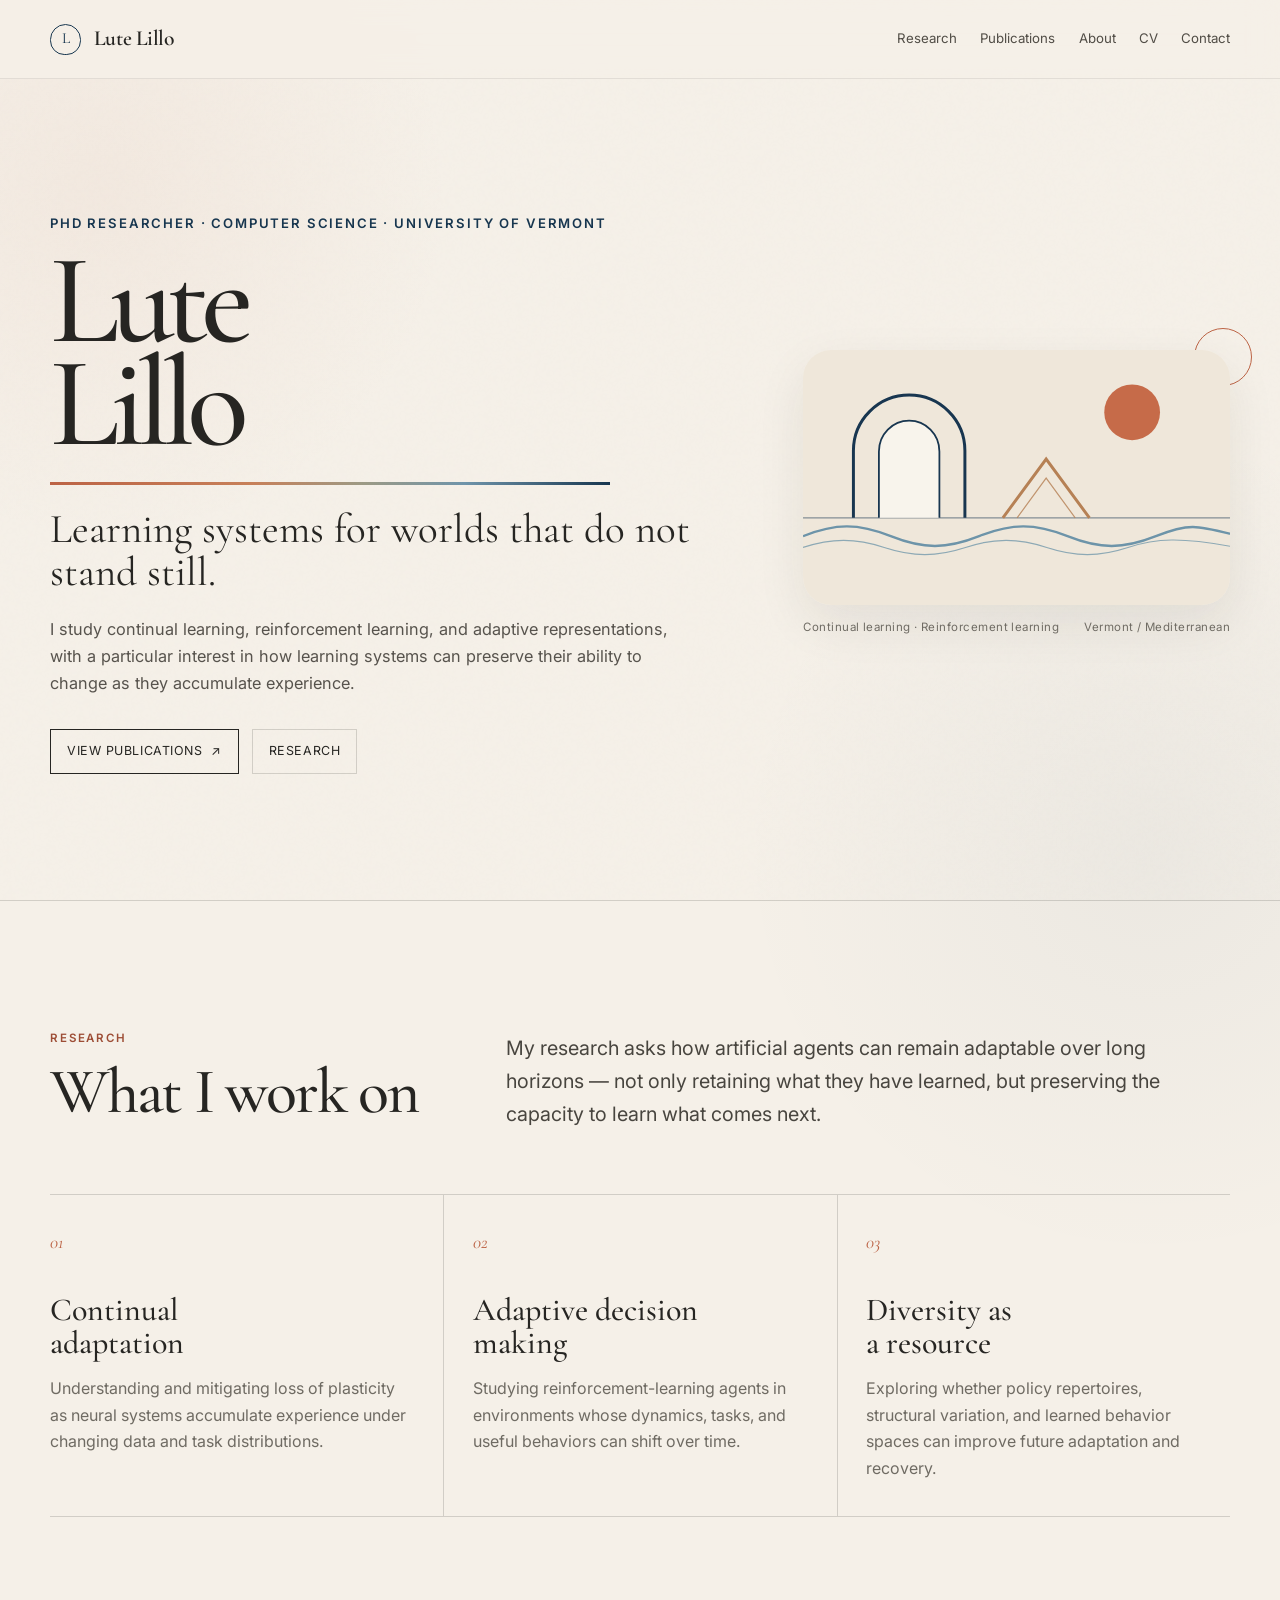
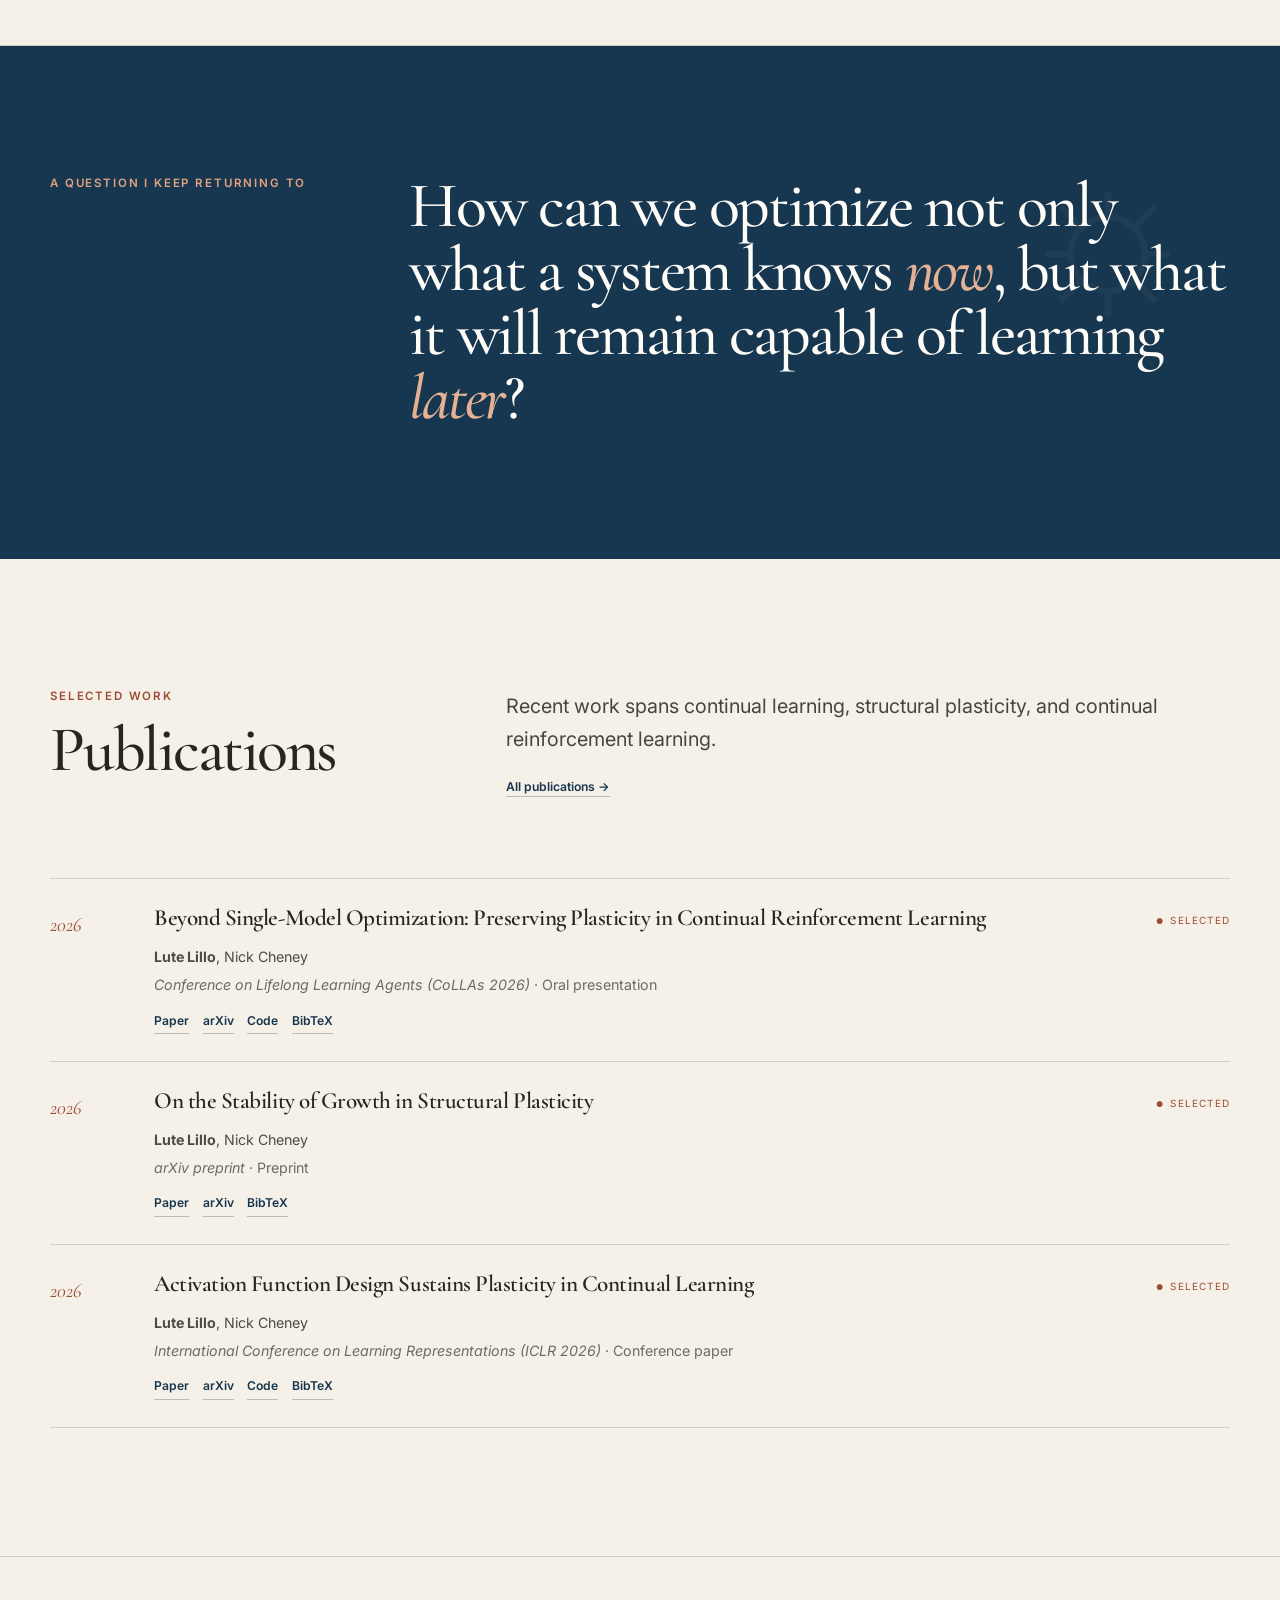
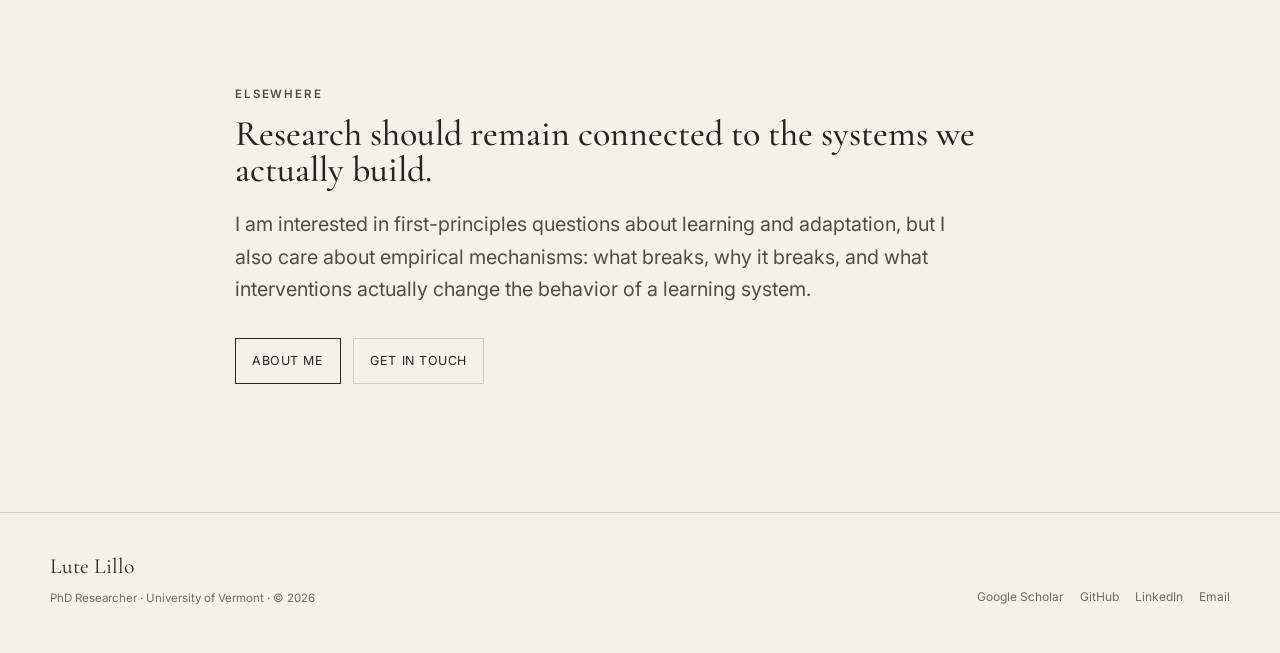
==== index.html @ 5feb5bdc "All" ====
<!doctype html>
<html lang="en">
<head>
  <meta charset="utf-8">
  <meta name="viewport" content="width=device-width, initial-scale=1">
  <meta name="description" content="Lute Lillo — PhD researcher in computer science working on continual learning, reinforcement learning, structural plasticity, and adaptive intelligence.">
  <title>Lute Lillo — Researcher</title>
  <link rel="icon" href="assets/img/favicon.svg" type="image/svg+xml">
  <link rel="stylesheet" href="assets/css/style.css">
</head>
<body data-page="home">
<header class="site-header">
  <div class="container header-inner">
    <a class="brand" href="index.html" aria-label="Lute Lillo home"><span class="brand-mark">L</span><span class="brand-text">Lute Lillo</span></a>
    <button class="nav-toggle" aria-label="Toggle navigation" aria-expanded="false"><span></span><span></span></button>
    <nav class="site-nav" aria-label="Primary navigation">
      <a href="research.html" data-nav="research">Research</a>
      <a href="publications.html" data-nav="publications">Publications</a>
      <a href="about.html" data-nav="about">About</a>
      <a href="cv.html" data-nav="cv">CV</a>
      <a href="contact.html" data-nav="contact">Contact</a>
    </nav>
  </div>
</header>

<main>
  <section class="hero">
    <div class="container hero-grid">
      <div>
        <p class="hero-role">PhD Researcher · Computer Science · University of Vermont</p>
        <h1>Lute<br>Lillo</h1>
        <div class="hero-rule" aria-hidden="true"></div>
        <p class="hero-tagline">Learning systems for worlds that do not stand still.</p>
        <p class="hero-copy">I study continual learning, reinforcement learning, and adaptive representations, with a particular interest in how learning systems can preserve their ability to change as they accumulate experience.</p>
        <div class="hero-actions">
          <a class="button" href="publications.html">View publications <span>↗</span></a>
          <a class="button button--quiet" href="research.html">Research</a>
        </div>
      </div>
      <div class="hero-art reveal">
        <img src="assets/img/mediterranean-mark.svg" alt="Abstract Mediterranean horizon with arch, sun, mountain, and sea">
        <div class="hero-art-note"><span>Continual learning · Reinforcement learning</span><span>Vermont / Mediterranean</span></div>
      </div>
    </div>
  </section>

  <section class="section">
    <div class="container">
      <div class="section-heading reveal">
        <div><p class="eyebrow">Research</p><h2 class="section-title">What I work on</h2></div>
        <p class="lead">My research asks how artificial agents can remain adaptable over long horizons — not only retaining what they have learned, but preserving the capacity to learn what comes next.</p>
      </div>
      <div class="research-grid reveal">
        <article class="research-card"><span class="research-number">01</span><h3>Continual<br>adaptation</h3><p>Understanding and mitigating loss of plasticity as neural systems accumulate experience under changing data and task distributions.</p></article>
        <article class="research-card"><span class="research-number">02</span><h3>Adaptive decision<br>making</h3><p>Studying reinforcement-learning agents in environments whose dynamics, tasks, and useful behaviors can shift over time.</p></article>
        <article class="research-card"><span class="research-number">03</span><h3>Diversity as<br>a resource</h3><p>Exploring whether policy repertoires, structural variation, and learned behavior spaces can improve future adaptation and recovery.</p></article>
      </div>
    </div>
  </section>

  <section class="section question-band">
    <div class="container question-wrap reveal">
      <div><p class="eyebrow">A question I keep returning to</p></div>
      <p class="question-text">How can we optimize not only what a system knows <em>now</em>, but what it will remain capable of learning <em>later</em>?</p>
    </div>
  </section>

  <section class="section">
    <div class="container">
      <div class="section-heading reveal">
        <div><p class="eyebrow">Selected work</p><h2 class="section-title">Publications</h2></div>
        <div><p class="lead">Recent work spans continual learning, structural plasticity, and continual reinforcement learning.</p><p><a class="pub-link" href="publications.html">All publications →</a></p></div>
      </div>
      <div class="publications-list reveal" data-selected-publications></div>
    </div>
  </section>

  <section class="section">
    <div class="narrow prose reveal">
      <p class="eyebrow">Elsewhere</p>
      <h2>Research should remain connected to the systems we actually build.</h2>
      <p class="lead">I am interested in first-principles questions about learning and adaptation, but I also care about empirical mechanisms: what breaks, why it breaks, and what interventions actually change the behavior of a learning system.</p>
      <div class="hero-actions"><a class="button" href="about.html">About me</a><a class="button button--quiet" href="contact.html">Get in touch</a></div>
    </div>
  </section>
</main>

<footer class="footer">
  <div class="container footer-inner">
    <div><div class="footer-name">Lute Lillo</div><div class="footer-small">PhD Researcher · University of Vermont · © <span data-year-now></span></div></div>
    <div class="footer-links"><a href="https://scholar.google.com/citations?user=jO0CHngAAAAJ&hl=en" target="_blank" rel="noreferrer">Google Scholar</a><a href="https://github.com/lute47lillo" target="_blank" rel="noreferrer">GitHub</a><a href="https://www.linkedin.com/in/lute47lillo/" target="_blank" rel="noreferrer">LinkedIn</a><a href="mailto:elillopo@uvm.edu">Email</a></div>
  </div>
</footer>
<script src="assets/js/publications-data.js"></script>
<script src="assets/js/publications-render.js"></script>
<script src="assets/js/site.js"></script>
</body>
</html>
---- assets/css/style.css ----
@import url('https://fonts.googleapis.com/css2?family=Cormorant+Garamond:ital,wght@0,500;0,600;1,500&family=Inter:wght@400;500;600&display=swap');

:root {
  --paper: #f5f0e8;
  --paper-deep: #ede5d8;
  --ink: #262522;
  --muted: #6f6b63;
  --aegean: #17364f;
  --aegean-soft: #6f94aa;
  --terracotta: #bc6345;
  --terracotta-dark: #9d4d35;
  --olive: #6f795e;
  --sand: #b98d62;
  --white: #fffdf8;
  --line: rgba(38, 37, 34, .17);
  --shadow: 0 18px 50px rgba(43, 38, 31, .08);
  --serif: "Cormorant Garamond", Georgia, serif;
  --sans: "Inter", system-ui, -apple-system, BlinkMacSystemFont, "Segoe UI", sans-serif;
  --max: 1180px;
}

* { box-sizing: border-box; }
html { scroll-behavior: smooth; }
body {
  margin: 0;
  color: var(--ink);
  background:
    radial-gradient(circle at 8% 5%, rgba(188,99,69,.055), transparent 22rem),
    radial-gradient(circle at 90% 22%, rgba(23,54,79,.045), transparent 26rem),
    var(--paper);
  font-family: var(--sans);
  line-height: 1.65;
  -webkit-font-smoothing: antialiased;
}
body::before {
  content: "";
  position: fixed;
  inset: 0;
  pointer-events: none;
  opacity: .2;
  mix-blend-mode: multiply;
  background-image: url("data:image/svg+xml,%3Csvg viewBox='0 0 160 160' xmlns='http://www.w3.org/2000/svg'%3E%3Cfilter id='n'%3E%3CfeTurbulence type='fractalNoise' baseFrequency='.92' numOctaves='2' stitchTiles='stitch'/%3E%3C/filter%3E%3Crect width='100%25' height='100%25' filter='url(%23n)' opacity='.055'/%3E%3C/svg%3E");
}
a { color: inherit; }
img { max-width: 100%; display: block; }
button, input { font: inherit; }
::selection { background: rgba(188, 99, 69, .22); }

.container { width: min(calc(100% - 44px), var(--max)); margin-inline: auto; }
.narrow { width: min(calc(100% - 44px), 810px); margin-inline: auto; }
.eyebrow {
  margin: 0 0 .75rem;
  font-size: .72rem;
  font-weight: 600;
  letter-spacing: .16em;
  text-transform: uppercase;
  color: var(--terracotta-dark);
}
.display {
  font-family: var(--serif);
  font-weight: 500;
  letter-spacing: -.035em;
  line-height: .98;
}
.section-title {
  margin: 0;
  font-family: var(--serif);
  font-size: clamp(2.25rem, 5vw, 4.15rem);
  font-weight: 500;
  letter-spacing: -.035em;
  line-height: 1;
}
.lead { font-size: clamp(1.05rem, 2vw, 1.24rem); color: #48453f; max-width: 720px; }
.muted { color: var(--muted); }

.site-header {
  position: sticky;
  top: 0;
  z-index: 50;
  backdrop-filter: blur(14px);
  background: rgba(245,240,232,.88);
  border-bottom: 1px solid rgba(38,37,34,.09);
}
.header-inner {
  min-height: 78px;
  display: flex;
  align-items: center;
  justify-content: space-between;
  gap: 2rem;
}
.brand { text-decoration: none; display: inline-flex; align-items: center; gap: .8rem; }
.brand-mark {
  width: 31px;
  height: 31px;
  border: 1px solid var(--aegean);
  border-radius: 50% 50% 46% 46%;
  display: grid;
  place-items: center;
  font-family: var(--serif);
  color: var(--aegean);
  font-size: .96rem;
}
.brand-text { font-family: var(--serif); font-size: 1.35rem; font-weight: 600; letter-spacing: -.02em; }
.site-nav { display: flex; align-items: center; gap: 1.45rem; }
.site-nav a {
  position: relative;
  text-decoration: none;
  font-size: .83rem;
  color: #514d46;
  padding: .35rem 0;
}
.site-nav a::after {
  content: "";
  position: absolute;
  height: 1px;
  left: 0;
  right: 100%;
  bottom: 0;
  background: linear-gradient(90deg, var(--terracotta), var(--aegean));
  transition: right .25s ease;
}
.site-nav a:hover::after, .site-nav a.active::after { right: 0; }
.site-nav a.active { color: var(--ink); }
.nav-toggle { display: none; border: 0; background: transparent; padding: .35rem; cursor: pointer; }
.nav-toggle span { display: block; width: 23px; height: 1px; background: var(--ink); margin: 5px 0; }

.hero {
  min-height: calc(100vh - 78px);
  display: flex;
  align-items: center;
  padding: 5.5rem 0 5rem;
  border-bottom: 1px solid var(--line);
}
.hero-grid { display: grid; grid-template-columns: minmax(0, 1.12fr) minmax(310px, .72fr); gap: clamp(3rem, 7vw, 7.5rem); align-items: center; }
.hero h1 {
  margin: 0;
  font-family: var(--serif);
  font-weight: 500;
  font-size: clamp(4.4rem, 10vw, 8.6rem);
  letter-spacing: -.065em;
  line-height: .8;
}
.hero-rule {
  width: min(560px, 90%);
  height: 3px;
  margin: 1.7rem 0 1.45rem;
  background: linear-gradient(90deg, var(--terracotta) 0%, #c78059 36%, #9c9a85 56%, var(--aegean-soft) 74%, var(--aegean) 100%);
  transform-origin: left;
  animation: rule-in 1s .1s cubic-bezier(.2,.7,.2,1) both;
}
.hero-role { margin: 0 0 1rem; font-size: .82rem; text-transform: uppercase; letter-spacing: .14em; color: var(--aegean); font-weight: 600; }
.hero-tagline { margin: 0; font-family: var(--serif); font-size: clamp(1.75rem, 3.2vw, 2.85rem); line-height: 1.04; max-width: 760px; }
.hero-copy { margin: 1.4rem 0 0; max-width: 650px; color: #57534d; font-size: 1.02rem; }
.hero-actions { display: flex; flex-wrap: wrap; gap: .8rem; margin-top: 2rem; }
.button {
  display: inline-flex;
  align-items: center;
  gap: .55rem;
  border: 1px solid var(--ink);
  padding: .72rem 1rem;
  text-decoration: none;
  font-size: .78rem;
  letter-spacing: .045em;
  text-transform: uppercase;
  transition: transform .2s ease, background .2s ease, color .2s ease, border-color .2s ease;
}
.button:hover { transform: translateY(-2px); background: var(--aegean); color: var(--white); border-color: var(--aegean); }
.button--quiet { border-color: var(--line); }
.hero-art { position: relative; }
.hero-art img { width: 100%; border-radius: 28px; box-shadow: var(--shadow); }
.hero-art::before {
  content: "";
  position: absolute;
  width: 56px;
  height: 56px;
  border: 1px solid var(--terracotta);
  border-radius: 50%;
  right: -22px;
  top: -22px;
  z-index: -1;
}
.hero-art-note { display: flex; justify-content: space-between; gap: 1rem; margin-top: .8rem; color: var(--muted); font-size: .72rem; letter-spacing: .04em; }
@keyframes rule-in { from { transform: scaleX(0); opacity: .3; } to { transform: scaleX(1); opacity: 1; } }

.section { padding: clamp(5rem, 10vw, 8.5rem) 0; border-bottom: 1px solid var(--line); }
.section-heading { display: grid; grid-template-columns: .72fr 1.28fr; gap: 3rem; margin-bottom: 4rem; align-items: start; }
.section-heading .lead { margin: .2rem 0 0; }

.research-grid { display: grid; grid-template-columns: repeat(3, 1fr); border-top: 1px solid var(--line); border-bottom: 1px solid var(--line); }
.research-card { padding: 2rem 1.8rem 2.2rem 0; min-height: 260px; }
.research-card + .research-card { border-left: 1px solid var(--line); padding-left: 1.8rem; }
.research-number { font-family: var(--serif); font-style: italic; color: var(--terracotta); font-size: 1.15rem; }
.research-card h3 { font-family: var(--serif); font-size: 2rem; font-weight: 500; line-height: 1.04; margin: 2.2rem 0 1rem; }
.research-card p { color: var(--muted); margin: 0; }

.question-band { background: var(--aegean); color: var(--white); position: relative; overflow: hidden; }
.question-band::after { content: "☼"; position: absolute; right: 6vw; top: 1.2rem; font-family: var(--serif); font-size: 13rem; color: rgba(255,255,255,.035); }
.question-wrap { display: grid; grid-template-columns: .55fr 1.45fr; gap: 3rem; align-items: start; }
.question-wrap .eyebrow { color: #e2a281; }
.question-text { margin: 0; font-family: var(--serif); font-size: clamp(2.25rem, 5vw, 4.7rem); font-weight: 500; line-height: 1; letter-spacing: -.035em; max-width: 900px; }
.question-text em { color: #e4b194; font-weight: 500; }

.publications-list { border-top: 1px solid var(--line); }
.publication { display: grid; grid-template-columns: 92px 1fr; gap: 2rem; padding: 2.25rem 0; border-bottom: 1px solid var(--line); }
.pub-year { font-family: var(--serif); font-size: 1.25rem; color: var(--terracotta-dark); font-style: italic; padding-top: .15rem; }
.pub-heading-row { display: flex; gap: 1rem; align-items: flex-start; justify-content: space-between; }
.pub-title { font-family: var(--serif); font-weight: 600; font-size: clamp(1.5rem, 2.5vw, 2rem); line-height: 1.05; letter-spacing: -.02em; margin: 0 0 .65rem; }
.pub-authors, .pub-venue { margin: .25rem 0; font-size: .89rem; }
.pub-authors { color: #4f4b45; }
.pub-venue { color: var(--muted); }
.pub-summary { color: #5b5750; max-width: 830px; margin: 1rem 0 .85rem; font-size: .92rem; }
.selected-mark { flex: 0 0 auto; font-size: .62rem; text-transform: uppercase; letter-spacing: .12em; color: var(--terracotta-dark); padding-top: .35rem; }
.selected-mark::before { content: "●"; font-size: .5rem; margin-right: .4rem; }
.pub-actions { display: flex; flex-wrap: wrap; gap: .85rem; margin-top: .9rem; }
.pub-link { border: 0; background: none; padding: 0 0 .15rem; color: var(--aegean); text-decoration: none; font-size: .76rem; font-weight: 600; cursor: pointer; border-bottom: 1px solid rgba(23,54,79,.28); }
.pub-link:hover { border-bottom-color: var(--terracotta); color: var(--terracotta-dark); }
.tag-row { display: flex; flex-wrap: wrap; gap: .45rem; margin-top: 1rem; }
.tag { font-size: .67rem; color: var(--muted); border: 1px solid var(--line); padding: .2rem .45rem; }
.publication--compact { grid-template-columns: 72px 1fr; padding: 1.7rem 0; }
.publication--compact .pub-title { font-size: 1.45rem; }

.publication-tools { display: flex; justify-content: space-between; gap: 1rem; align-items: center; margin-bottom: 2rem; flex-wrap: wrap; }
.filter-row { display: flex; gap: .5rem; flex-wrap: wrap; }
.filter-button { border: 1px solid var(--line); background: transparent; color: var(--muted); padding: .55rem .75rem; cursor: pointer; font-size: .75rem; }
.filter-button:hover, .filter-button.active { background: var(--aegean); border-color: var(--aegean); color: var(--white); }
.pub-search { width: min(100%, 310px); border: 0; border-bottom: 1px solid var(--line); background: transparent; padding: .6rem 0; color: var(--ink); outline: none; }
.pub-search:focus { border-bottom-color: var(--aegean); }
.empty-state { color: var(--muted); font-style: italic; padding: 2rem 0; }

.page-hero { padding: clamp(5rem, 9vw, 8rem) 0 4rem; border-bottom: 1px solid var(--line); }
.page-hero-grid { display: grid; grid-template-columns: .7fr 1.3fr; gap: 4rem; align-items: end; }
.page-hero h1 { margin: 0; font-family: var(--serif); font-size: clamp(4rem, 9vw, 7rem); font-weight: 500; line-height: .82; letter-spacing: -.055em; }
.page-hero .lead { margin: 0; }
.gradient-rule { height: 2px; background: linear-gradient(90deg, var(--terracotta), var(--sand) 40%, var(--aegean-soft) 72%, var(--aegean)); margin-top: 2rem; }

.prose-grid { display: grid; grid-template-columns: .6fr 1.4fr; gap: 4rem; }
.prose-grid h2, .prose h2 { font-family: var(--serif); font-size: 2.25rem; font-weight: 500; line-height: 1; margin: 0 0 1rem; }
.prose p { color: #504d47; }
.prose p:first-child { margin-top: 0; }
.sticky-label { position: sticky; top: 110px; height: fit-content; }

.research-theme { display: grid; grid-template-columns: 90px 1fr; gap: 2rem; padding: 3rem 0; border-top: 1px solid var(--line); }
.research-theme:last-child { border-bottom: 1px solid var(--line); }
.research-theme .num { font-family: var(--serif); font-style: italic; color: var(--terracotta); font-size: 1.4rem; }
.research-theme h2 { font-family: var(--serif); font-size: clamp(2.3rem, 4vw, 3.6rem); font-weight: 500; letter-spacing: -.03em; line-height: .98; margin: 0 0 1rem; }
.research-theme p { max-width: 780px; color: #57534c; }
.keyword-line { color: var(--olive); font-size: .77rem; text-transform: uppercase; letter-spacing: .1em; }

.timeline { border-top: 1px solid var(--line); }
.timeline-item { display: grid; grid-template-columns: 160px 1fr; gap: 2rem; padding: 2rem 0; border-bottom: 1px solid var(--line); }
.timeline-date { color: var(--terracotta-dark); font-family: var(--serif); font-size: 1.15rem; font-style: italic; }
.timeline-item h3 { margin: 0 0 .35rem; font-family: var(--serif); font-size: 1.55rem; font-weight: 600; }
.timeline-item p { margin: .15rem 0; color: var(--muted); }

.about-layout { display: grid; grid-template-columns: .8fr 1.2fr; gap: clamp(3rem, 8vw, 7rem); align-items: start; }
.monogram-card { background: var(--paper-deep); min-height: 440px; display: grid; place-items: center; position: sticky; top: 110px; overflow: hidden; border: 1px solid rgba(38,37,34,.06); }
.monogram-card::before { content: ""; width: 210px; height: 210px; border-radius: 50%; border: 1px solid var(--aegean); position: absolute; }
.monogram-card::after { content: ""; width: 320px; height: 1px; background: linear-gradient(90deg,var(--terracotta),var(--aegean)); position: absolute; transform: rotate(-14deg); }
.monogram { font-family: var(--serif); font-size: 8rem; color: var(--aegean); letter-spacing: -.12em; z-index: 1; margin-left: -.45em; }
.about-copy h2 { font-family: var(--serif); font-size: 2.6rem; font-weight: 500; margin: 0 0 1rem; line-height: 1; }
.about-copy p { color: #514e48; }
.fact-list { margin-top: 2.3rem; border-top: 1px solid var(--line); }
.fact { display: grid; grid-template-columns: 120px 1fr; gap: 1rem; padding: 1rem 0; border-bottom: 1px solid var(--line); font-size: .86rem; }
.fact dt { color: var(--muted); }
.fact dd { margin: 0; }

.contact-grid { display: grid; grid-template-columns: 1fr 1fr; gap: 5rem; align-items: start; }
.contact-big { font-family: var(--serif); font-size: clamp(2.4rem, 5vw, 4.4rem); line-height: .98; margin: 0 0 2rem; }
.contact-list { border-top: 1px solid var(--line); }
.contact-row { display: grid; grid-template-columns: 100px 1fr auto; gap: 1rem; padding: 1.1rem 0; border-bottom: 1px solid var(--line); align-items: center; }
.contact-row span:first-child { color: var(--muted); font-size: .77rem; text-transform: uppercase; letter-spacing: .08em; }
.contact-row a { text-decoration: none; }
.contact-row a:hover { color: var(--terracotta-dark); }
.arrow { color: var(--terracotta); }

.cv-block { padding: 2.8rem 0; border-top: 1px solid var(--line); }
.cv-block:last-child { border-bottom: 1px solid var(--line); }
.cv-block h2 { font-family: var(--serif); font-weight: 500; font-size: 2.5rem; margin: 0 0 1.5rem; }
.cv-entry { display: grid; grid-template-columns: 155px 1fr; gap: 1.5rem; padding: .75rem 0; }
.cv-entry time { color: var(--terracotta-dark); font-family: var(--serif); font-style: italic; }
.cv-entry h3 { margin: 0; font-size: .98rem; font-weight: 600; }
.cv-entry p { margin: .25rem 0 0; color: var(--muted); font-size: .88rem; }

.footer { padding: 2.3rem 0 2.8rem; }
.footer-inner { display: flex; justify-content: space-between; gap: 2rem; align-items: end; }
.footer-name { font-family: var(--serif); font-size: 1.35rem; }
.footer-small { color: var(--muted); font-size: .72rem; margin-top: .25rem; }
.footer-links { display: flex; flex-wrap: wrap; gap: 1rem; justify-content: flex-end; }
.footer-links a { font-size: .75rem; text-decoration: none; color: var(--muted); border-bottom: 1px solid transparent; }
.footer-links a:hover { color: var(--ink); border-bottom-color: var(--terracotta); }

.reveal { opacity: 0; transform: translateY(18px); transition: opacity .55s ease, transform .55s ease; }
.reveal.is-visible { opacity: 1; transform: translateY(0); }

@media (max-width: 900px) {
  .hero { min-height: auto; padding-top: 4rem; }
  .hero-grid, .section-heading, .page-hero-grid, .prose-grid, .question-wrap, .about-layout, .contact-grid { grid-template-columns: 1fr; }
  .hero-grid { gap: 4rem; }
  .hero-art { max-width: 620px; }
  .section-heading, .page-hero-grid { gap: 1.8rem; }
  .research-grid { grid-template-columns: 1fr; }
  .research-card { padding: 2rem 0; min-height: 0; }
  .research-card + .research-card { border-left: 0; border-top: 1px solid var(--line); padding-left: 0; }
  .sticky-label, .monogram-card { position: static; }
  .monogram-card { min-height: 360px; }
}

@media (max-width: 720px) {
  .container, .narrow { width: min(calc(100% - 30px), var(--max)); }
  .header-inner { min-height: 68px; }
  .nav-toggle { display: block; }
  .site-nav {
    display: none;
    position: absolute;
    top: 68px;
    left: 0;
    right: 0;
    padding: 1rem 15px 1.3rem;
    background: var(--paper);
    border-bottom: 1px solid var(--line);
    flex-direction: column;
    align-items: flex-start;
    gap: .45rem;
  }
  .site-nav.is-open { display: flex; }
  .site-nav a { width: 100%; padding: .55rem 0; }
  .hero h1 { font-size: clamp(4.2rem, 23vw, 6.8rem); }
  .hero-art-note { display: none; }
  .publication, .publication--compact, .research-theme, .timeline-item, .cv-entry { grid-template-columns: 1fr; gap: .7rem; }
  .pub-year { padding: 0; }
  .pub-heading-row { display: block; }
  .selected-mark { display: inline-block; margin-bottom: .55rem; }
  .contact-row { grid-template-columns: 80px 1fr auto; }
  .footer-inner { display: block; }
  .footer-links { justify-content: flex-start; margin-top: 1.2rem; }
}

@media (prefers-reduced-motion: reduce) {
  *, *::before, *::after { scroll-behavior: auto !important; animation: none !important; transition: none !important; }
  .reveal { opacity: 1; transform: none; }
}
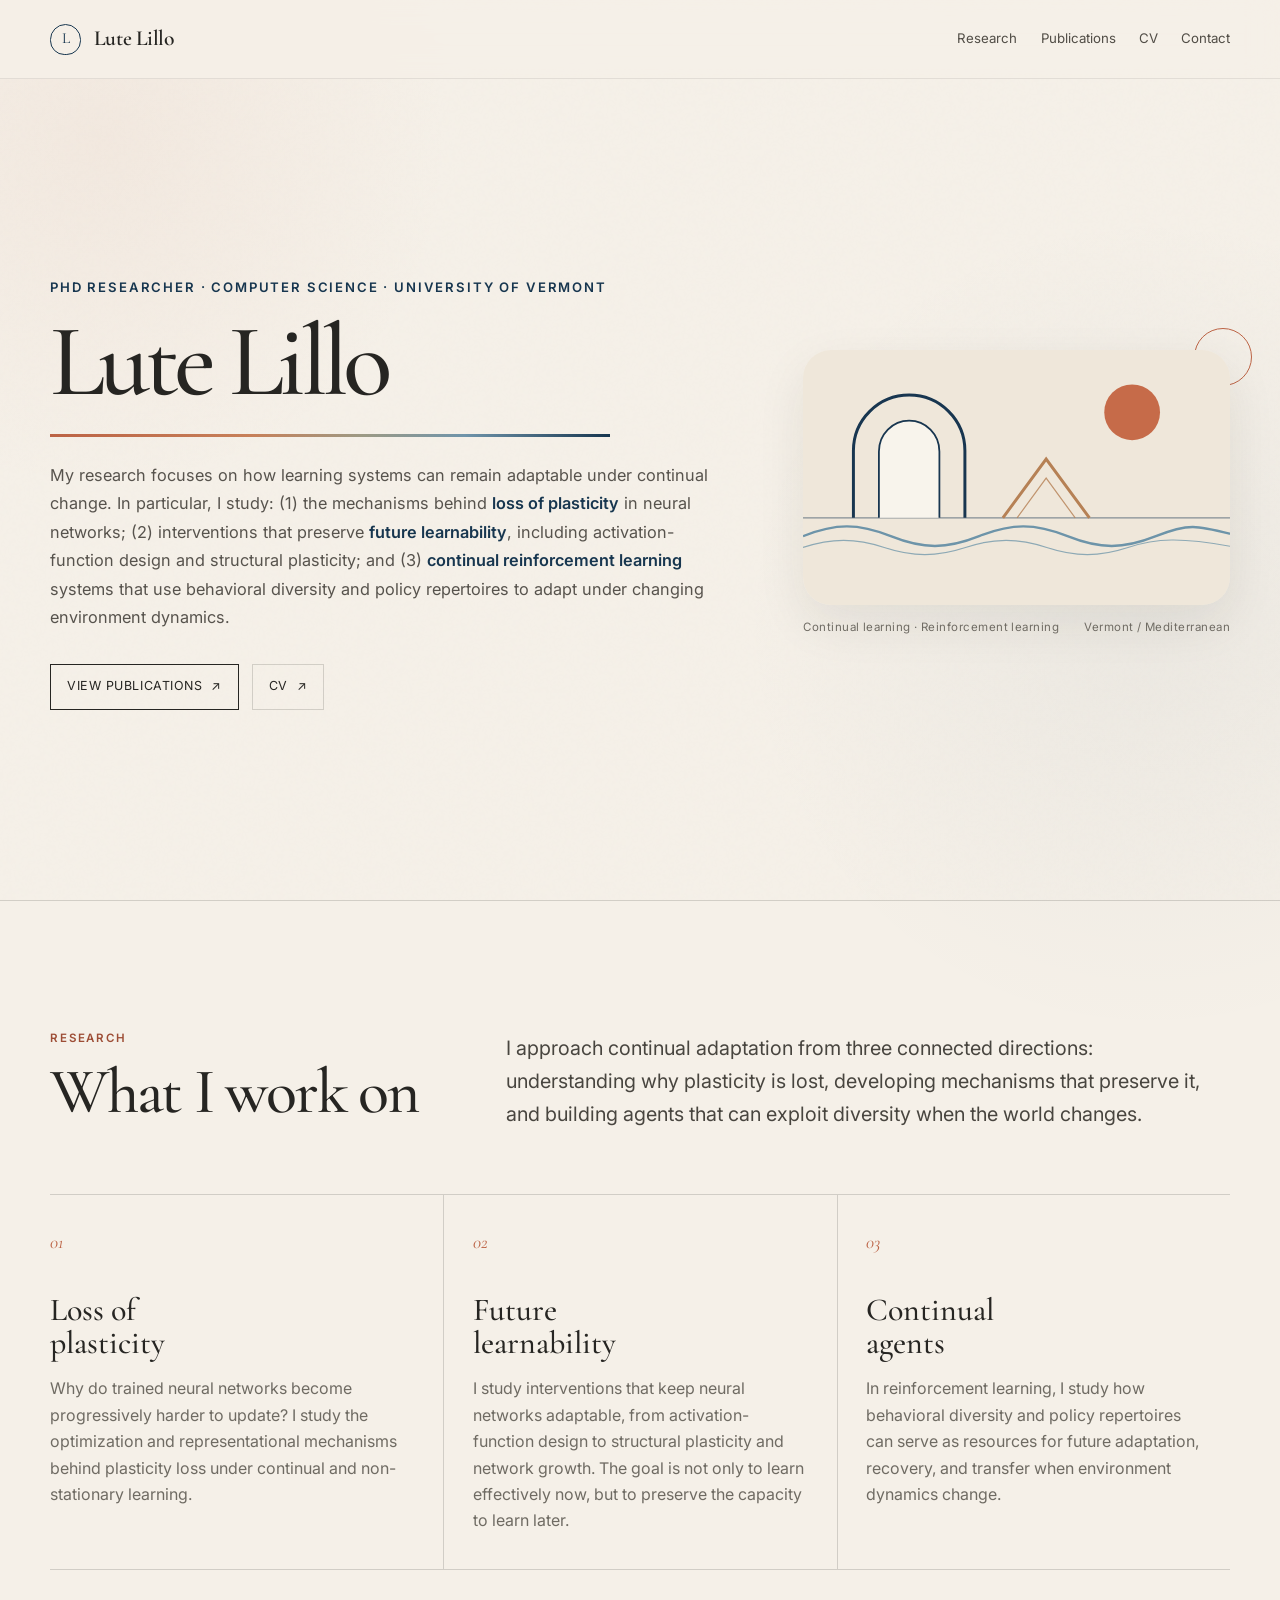
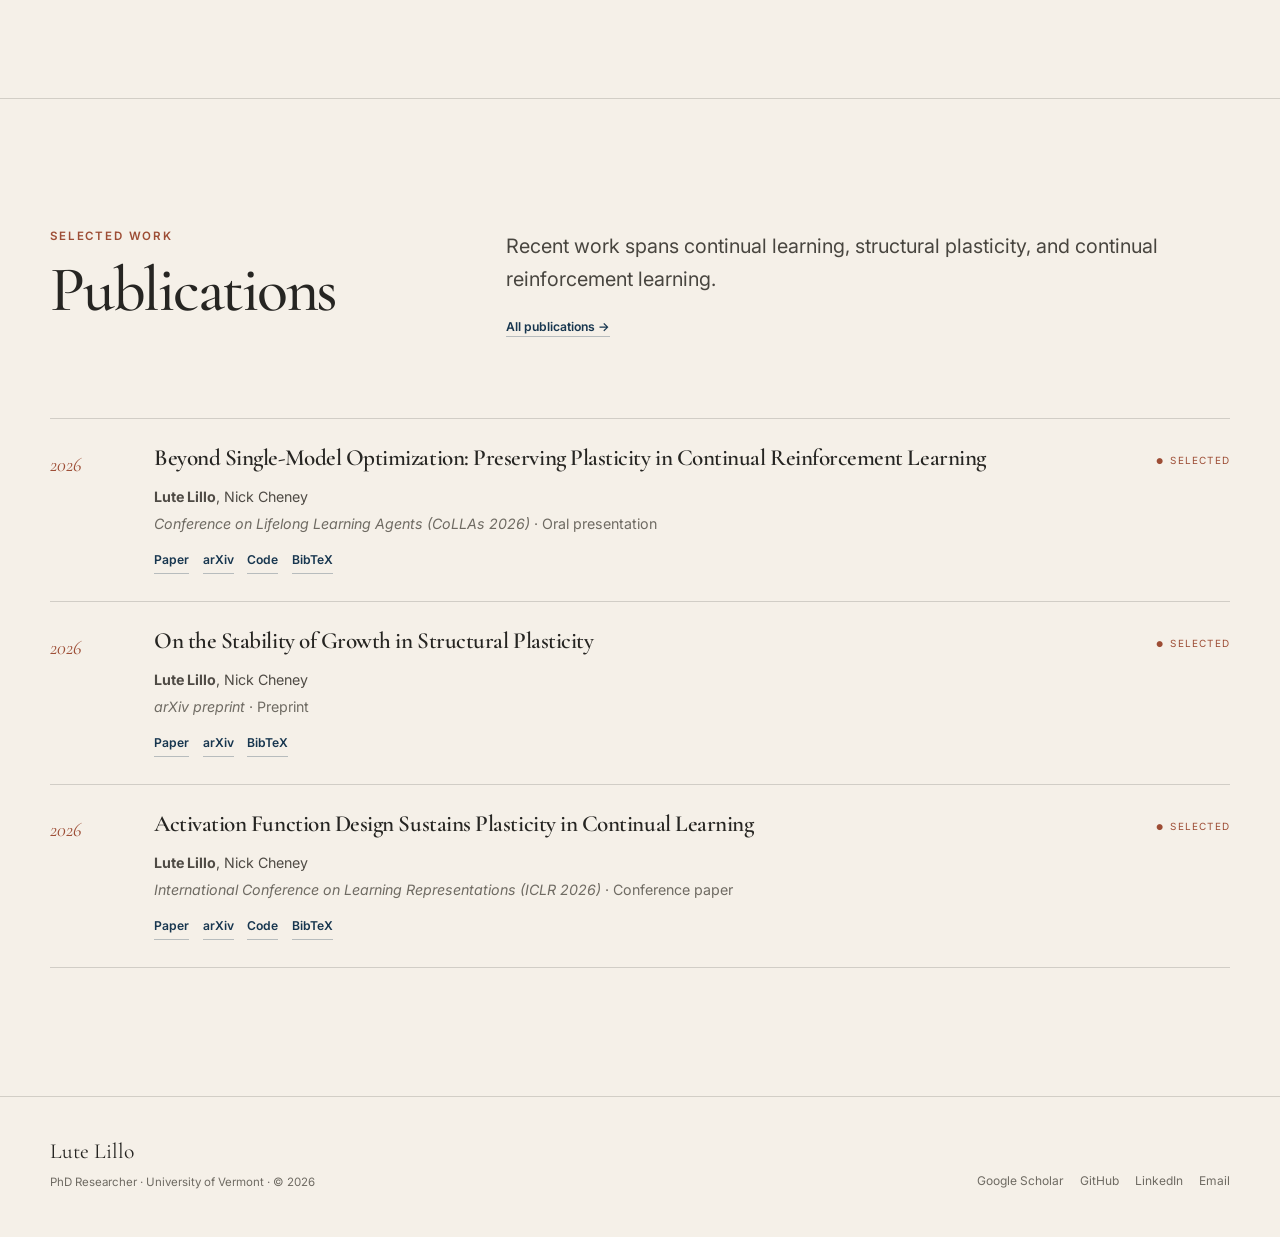
==== commit ee89013b: "Fixing page" ====
--- a/index.html
+++ b/index.html
@@ -14,12 +14,11 @@
     <a class="brand" href="index.html" aria-label="Lute Lillo home"><span class="brand-mark">L</span><span class="brand-text">Lute Lillo</span></a>
     <button class="nav-toggle" aria-label="Toggle navigation" aria-expanded="false"><span></span><span></span></button>
     <nav class="site-nav" aria-label="Primary navigation">
-      <a href="research.html" data-nav="research">Research</a>
-      <a href="publications.html" data-nav="publications">Publications</a>
-      <a href="about.html" data-nav="about">About</a>
-      <a href="cv.html" data-nav="cv">CV</a>
-      <a href="contact.html" data-nav="contact">Contact</a>
-    </nav>
+    <a href="#research">Research</a>
+    <a href="publications.html" data-nav="publications">Publications</a>
+    <a href="assets/files/lute-lillo-cv.pdf" target="_blank" rel="noreferrer">CV</a>
+    <a href="contact.html" data-nav="contact">Contact</a>
+  </nav>
   </div>
 </header>
 
@@ -28,13 +27,19 @@
     <div class="container hero-grid">
       <div>
         <p class="hero-role">PhD Researcher · Computer Science · University of Vermont</p>
-        <h1>Lute<br>Lillo</h1>
+        <h1>Lute Lillo</h1>
         <div class="hero-rule" aria-hidden="true"></div>
-        <p class="hero-tagline">Learning systems for worlds that do not stand still.</p>
-        <p class="hero-copy">I study continual learning, reinforcement learning, and adaptive representations, with a particular interest in how learning systems can preserve their ability to change as they accumulate experience.</p>
+        <p class="hero-copy hero-research-summary">
+          My research focuses on how learning systems can remain adaptable under continual change. 
+          In particular, I study: (1) the mechanisms behind <strong>loss of plasticity</strong> 
+          in neural networks; (2) interventions that preserve <strong>future learnability</strong>, 
+          including activation-function design and structural plasticity; and (3) 
+          <strong>continual reinforcement learning</strong> systems that use behavioral diversity 
+          and policy repertoires to adapt under changing environment dynamics.
+        </p>
         <div class="hero-actions">
           <a class="button" href="publications.html">View publications <span>↗</span></a>
-          <a class="button button--quiet" href="research.html">Research</a>
+          <a class="button button--quiet" href="assets/files/lute-lillo-cv.pdf" target="_blank" rel="noreferrer">CV <span>↗</span></a>
         </div>
       </div>
       <div class="hero-art reveal">
@@ -44,24 +49,55 @@
     </div>
   </section>
 
-  <section class="section">
+  <section class="section" id="research">
     <div class="container">
       <div class="section-heading reveal">
-        <div><p class="eyebrow">Research</p><h2 class="section-title">What I work on</h2></div>
-        <p class="lead">My research asks how artificial agents can remain adaptable over long horizons — not only retaining what they have learned, but preserving the capacity to learn what comes next.</p>
+      <div>
+        <p class="eyebrow">Research</p>
+        <h2 class="section-title">What I work on</h2>
       </div>
-      <div class="research-grid reveal">
-        <article class="research-card"><span class="research-number">01</span><h3>Continual<br>adaptation</h3><p>Understanding and mitigating loss of plasticity as neural systems accumulate experience under changing data and task distributions.</p></article>
-        <article class="research-card"><span class="research-number">02</span><h3>Adaptive decision<br>making</h3><p>Studying reinforcement-learning agents in environments whose dynamics, tasks, and useful behaviors can shift over time.</p></article>
-        <article class="research-card"><span class="research-number">03</span><h3>Diversity as<br>a resource</h3><p>Exploring whether policy repertoires, structural variation, and learned behavior spaces can improve future adaptation and recovery.</p></article>
-      </div>
+
+      <p class="lead">
+        I approach continual adaptation from three connected directions:
+        understanding why plasticity is lost, developing mechanisms that preserve it,
+        and building agents that can exploit diversity when the world changes.
+      </p>
     </div>
-  </section>
 
-  <section class="section question-band">
-    <div class="container question-wrap reveal">
-      <div><p class="eyebrow">A question I keep returning to</p></div>
-      <p class="question-text">How can we optimize not only what a system knows <em>now</em>, but what it will remain capable of learning <em>later</em>?</p>
+    <div class="research-grid reveal">
+
+      <article class="research-card">
+        <span class="research-number">01</span>
+        <h3>Loss of<br>plasticity</h3>
+        <p>
+          Why do trained neural networks become progressively harder to update?
+          I study the optimization and representational mechanisms behind plasticity
+          loss under continual and non-stationary learning.
+        </p>
+      </article>
+
+      <article class="research-card">
+        <span class="research-number">02</span>
+        <h3>Future<br>learnability</h3>
+        <p>
+          I study interventions that keep neural networks adaptable, from
+          activation-function design to structural plasticity and network growth.
+          The goal is not only to learn effectively now, but to preserve the capacity
+          to learn later.
+        </p>
+      </article>
+
+      <article class="research-card">
+        <span class="research-number">03</span>
+        <h3>Continual<br>agents</h3>
+        <p>
+          In reinforcement learning, I study how behavioral diversity and policy
+          repertoires can serve as resources for future adaptation, recovery, and
+          transfer when environment dynamics change.
+        </p>
+      </article>
+
+    </div>
     </div>
   </section>
 
@@ -75,14 +111,6 @@
     </div>
   </section>
 
-  <section class="section">
-    <div class="narrow prose reveal">
-      <p class="eyebrow">Elsewhere</p>
-      <h2>Research should remain connected to the systems we actually build.</h2>
-      <p class="lead">I am interested in first-principles questions about learning and adaptation, but I also care about empirical mechanisms: what breaks, why it breaks, and what interventions actually change the behavior of a learning system.</p>
-      <div class="hero-actions"><a class="button" href="about.html">About me</a><a class="button button--quiet" href="contact.html">Get in touch</a></div>
-    </div>
-  </section>
 </main>
 
 <footer class="footer">
--- a/assets/css/style.css
+++ b/assets/css/style.css
@@ -136,9 +136,10 @@
   margin: 0;
   font-family: var(--serif);
   font-weight: 500;
-  font-size: clamp(4.4rem, 10vw, 8.6rem);
-  letter-spacing: -.065em;
-  line-height: .8;
+  font-size: clamp(3.8rem, 8vw, 7.2rem);
+  letter-spacing: -.055em;
+  line-height: .9;
+  white-space: nowrap;
 }
 .hero-rule {
   width: min(560px, 90%);
@@ -149,8 +150,9 @@
   animation: rule-in 1s .1s cubic-bezier(.2,.7,.2,1) both;
 }
 .hero-role { margin: 0 0 1rem; font-size: .82rem; text-transform: uppercase; letter-spacing: .14em; color: var(--aegean); font-weight: 600; }
-.hero-tagline { margin: 0; font-family: var(--serif); font-size: clamp(1.75rem, 3.2vw, 2.85rem); line-height: 1.04; max-width: 760px; }
 .hero-copy { margin: 1.4rem 0 0; max-width: 650px; color: #57534d; font-size: 1.02rem; }
+.hero-research-summary {max-width: 760px; line-height: 1.75;}
+.hero-research-summary strong {font-weight: 600; color: var(--aegean);}
 .hero-actions { display: flex; flex-wrap: wrap; gap: .8rem; margin-top: 2rem; }
 .button {
   display: inline-flex;
@@ -324,7 +326,7 @@
   }
   .site-nav.is-open { display: flex; }
   .site-nav a { width: 100%; padding: .55rem 0; }
-  .hero h1 { font-size: clamp(4.2rem, 23vw, 6.8rem); }
+  .hero h1 {font-size: clamp(3.5rem, 15vw, 5.5rem);}
   .hero-art-note { display: none; }
   .publication, .publication--compact, .research-theme, .timeline-item, .cv-entry { grid-template-columns: 1fr; gap: .7rem; }
   .pub-year { padding: 0; }
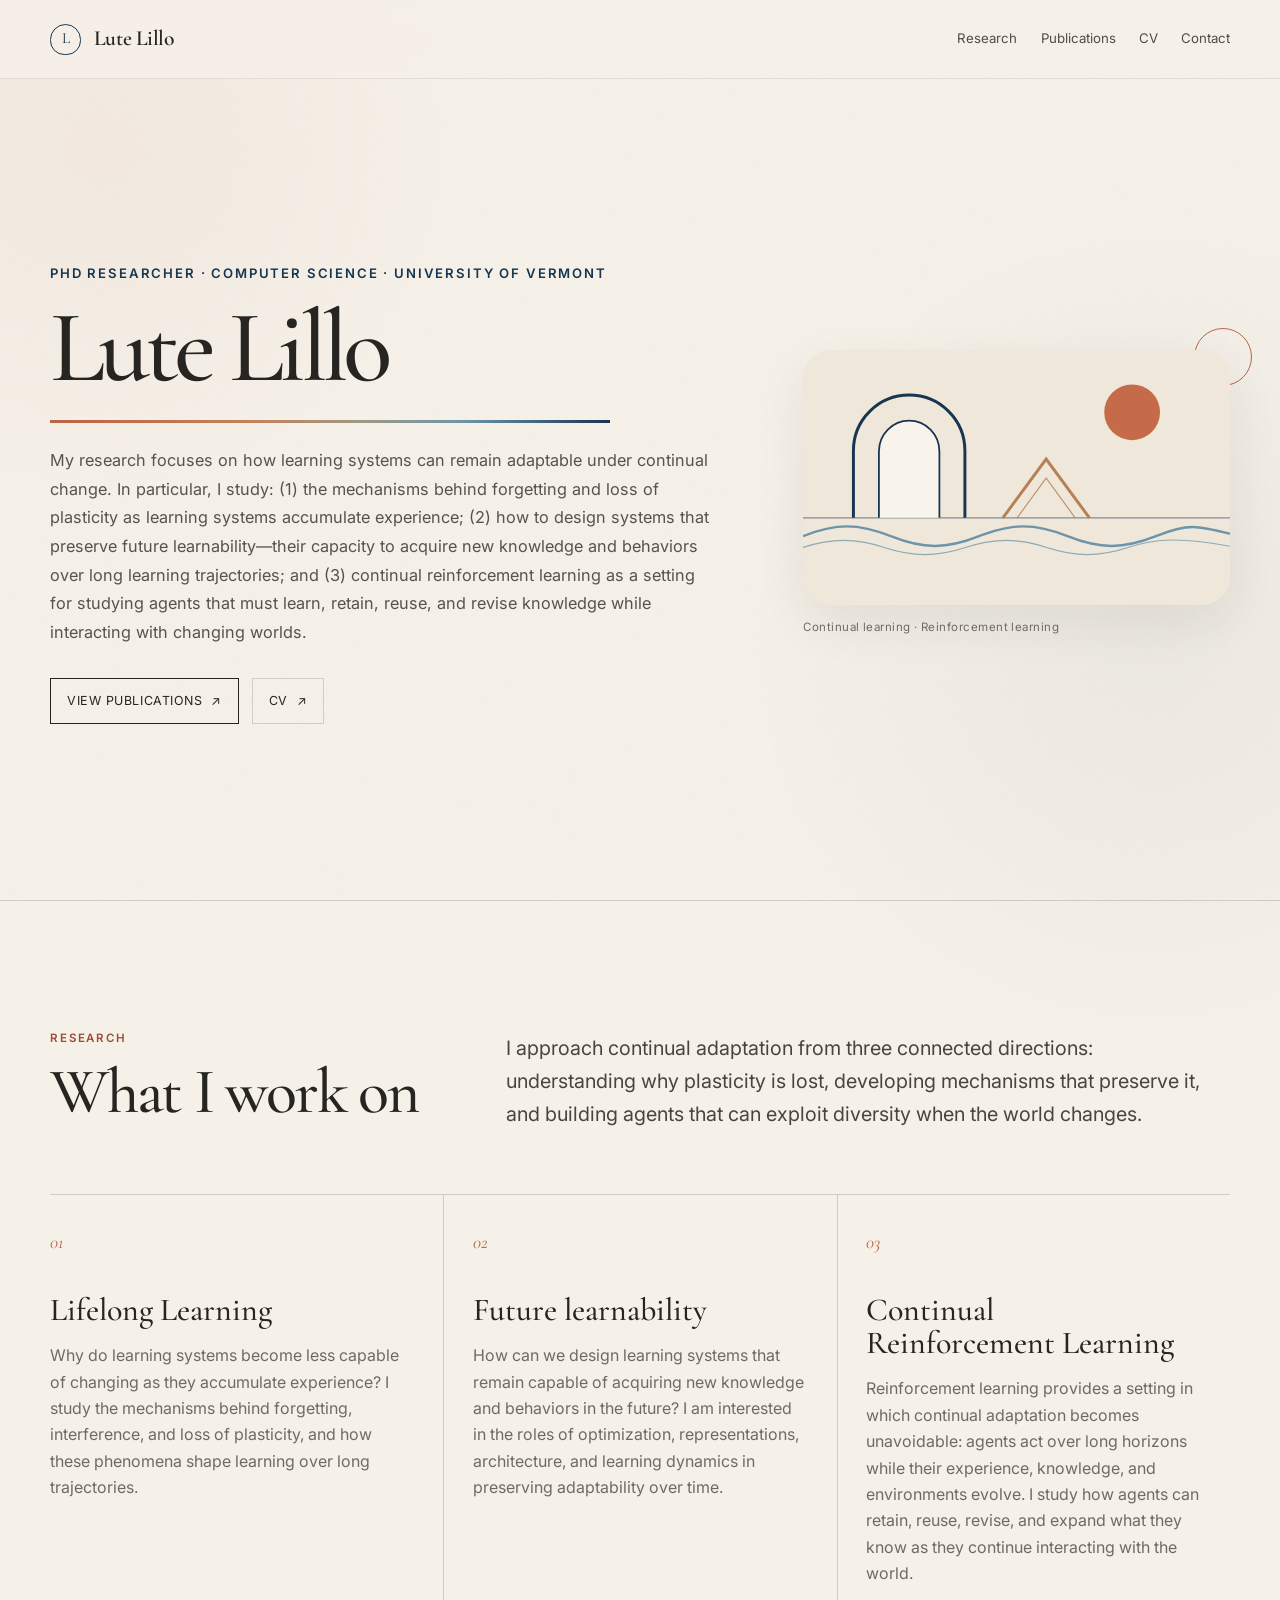
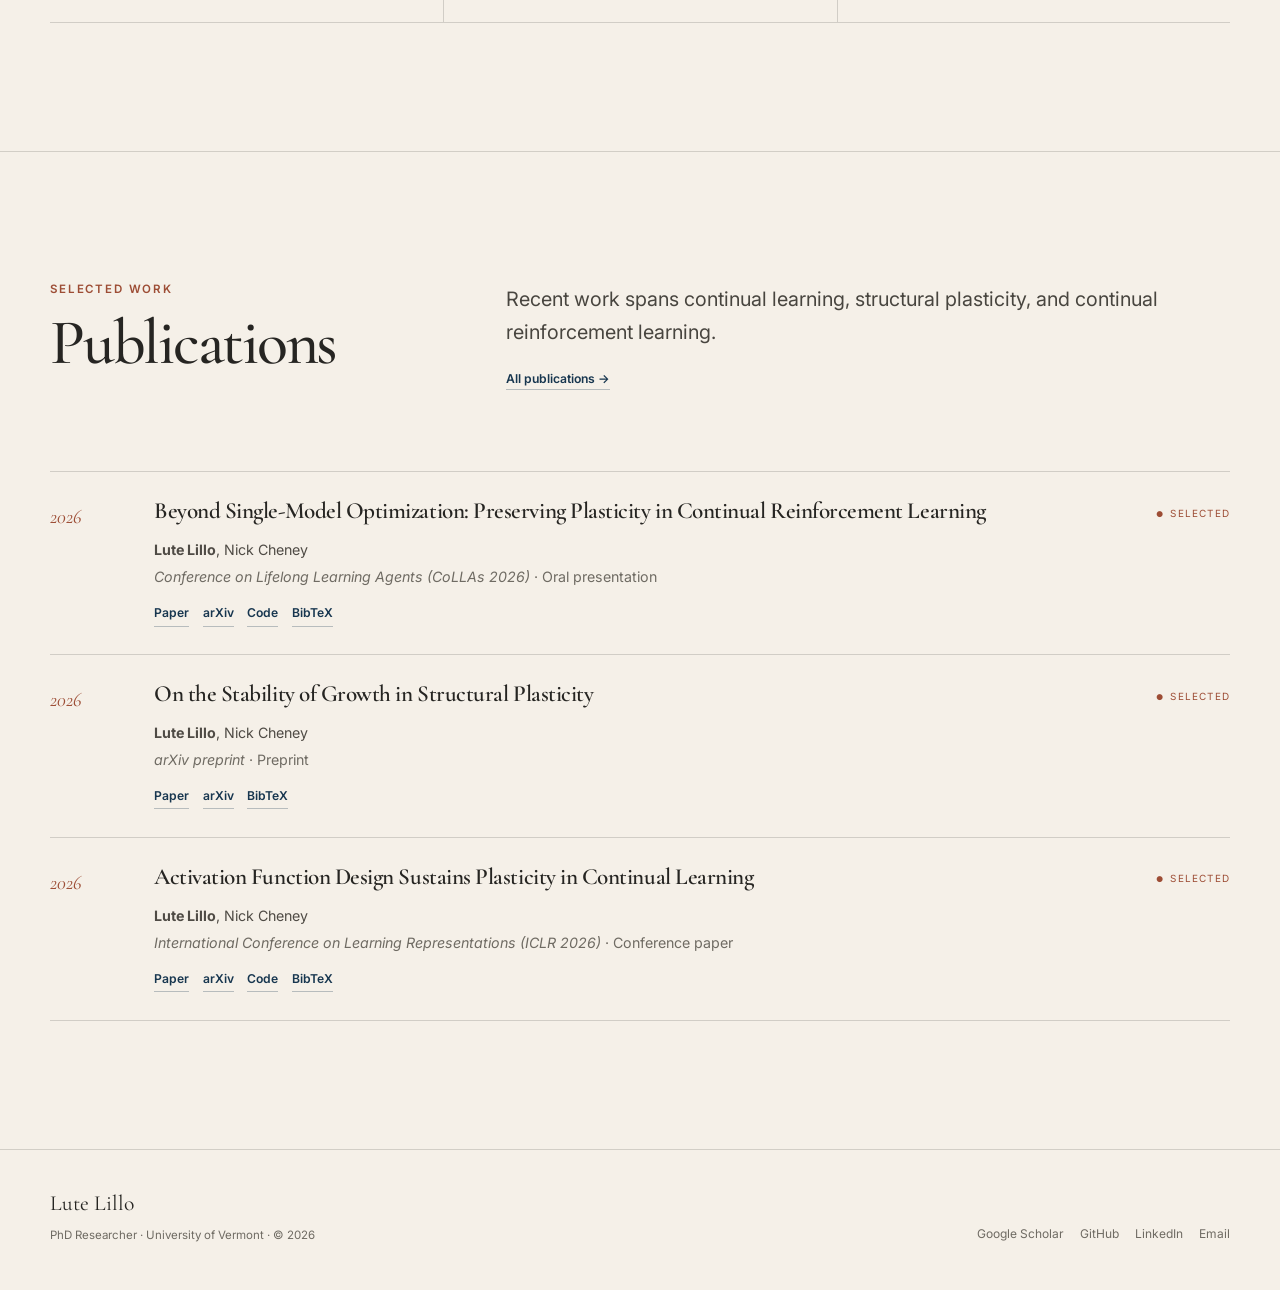
==== commit dc7e8b81: "All again" ====
--- a/index.html
+++ b/index.html
@@ -31,11 +31,10 @@
         <div class="hero-rule" aria-hidden="true"></div>
         <p class="hero-copy hero-research-summary">
           My research focuses on how learning systems can remain adaptable under continual change. 
-          In particular, I study: (1) the mechanisms behind <strong>loss of plasticity</strong> 
-          in neural networks; (2) interventions that preserve <strong>future learnability</strong>, 
-          including activation-function design and structural plasticity; and (3) 
-          <strong>continual reinforcement learning</strong> systems that use behavioral diversity 
-          and policy repertoires to adapt under changing environment dynamics.
+          In particular, I study: 
+          (1) the mechanisms behind forgetting and loss of plasticity as learning systems accumulate experience; 
+          (2) how to design systems that preserve future learnability—their capacity to acquire new knowledge and behaviors over long learning trajectories; and 
+          (3) continual reinforcement learning as a setting for studying agents that must learn, retain, reuse, and revise knowledge while interacting with changing worlds.
         </p>
         <div class="hero-actions">
           <a class="button" href="publications.html">View publications <span>↗</span></a>
@@ -44,7 +43,7 @@
       </div>
       <div class="hero-art reveal">
         <img src="assets/img/mediterranean-mark.svg" alt="Abstract Mediterranean horizon with arch, sun, mountain, and sea">
-        <div class="hero-art-note"><span>Continual learning · Reinforcement learning</span><span>Vermont / Mediterranean</span></div>
+        <div class="hero-art-note"><span>Continual learning · Reinforcement learning</span></div>
       </div>
     </div>
   </section>
@@ -68,32 +67,30 @@
 
       <article class="research-card">
         <span class="research-number">01</span>
-        <h3>Loss of<br>plasticity</h3>
+        <h3>Lifelong Learning</h3>
         <p>
-          Why do trained neural networks become progressively harder to update?
-          I study the optimization and representational mechanisms behind plasticity
-          loss under continual and non-stationary learning.
+          Why do learning systems become less capable of changing as they accumulate experience? 
+          I study the mechanisms behind forgetting, interference, and loss of plasticity, 
+          and how these phenomena shape learning over long trajectories.
         </p>
       </article>
 
       <article class="research-card">
         <span class="research-number">02</span>
-        <h3>Future<br>learnability</h3>
+        <h3>Future learnability</h3>
         <p>
-          I study interventions that keep neural networks adaptable, from
-          activation-function design to structural plasticity and network growth.
-          The goal is not only to learn effectively now, but to preserve the capacity
-          to learn later.
+          How can we design learning systems that remain capable of acquiring new knowledge and behaviors in the future?
+          I am interested in the roles of optimization, representations, architecture, and learning dynamics in preserving adaptability over time.
         </p>
       </article>
 
       <article class="research-card">
         <span class="research-number">03</span>
-        <h3>Continual<br>agents</h3>
+        <h3>Continual<br>Reinforcement Learning</h3>
         <p>
-          In reinforcement learning, I study how behavioral diversity and policy
-          repertoires can serve as resources for future adaptation, recovery, and
-          transfer when environment dynamics change.
+          Reinforcement learning provides a setting in which continual adaptation becomes unavoidable:
+          agents act over long horizons while their experience, knowledge, and environments evolve.
+          I study how agents can retain, reuse, revise, and expand what they know as they continue interacting with the world.
         </p>
       </article>
 
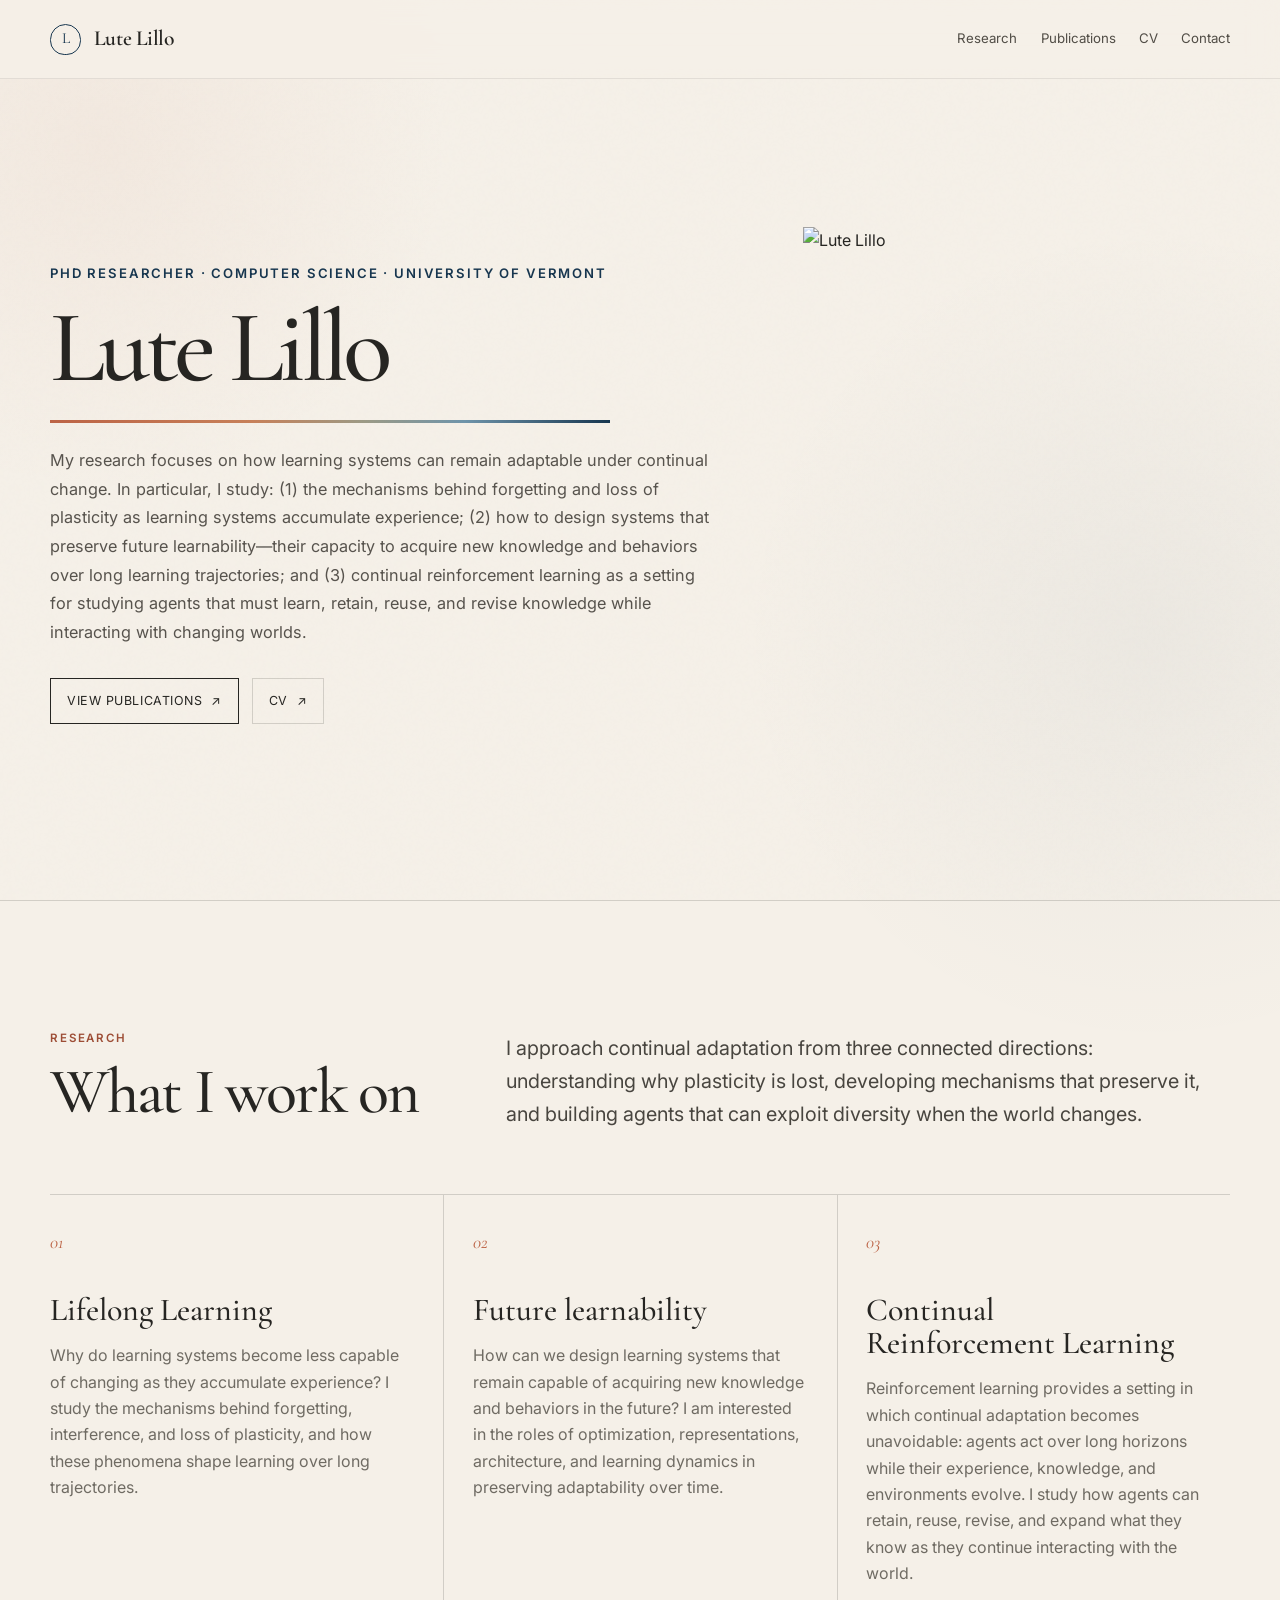
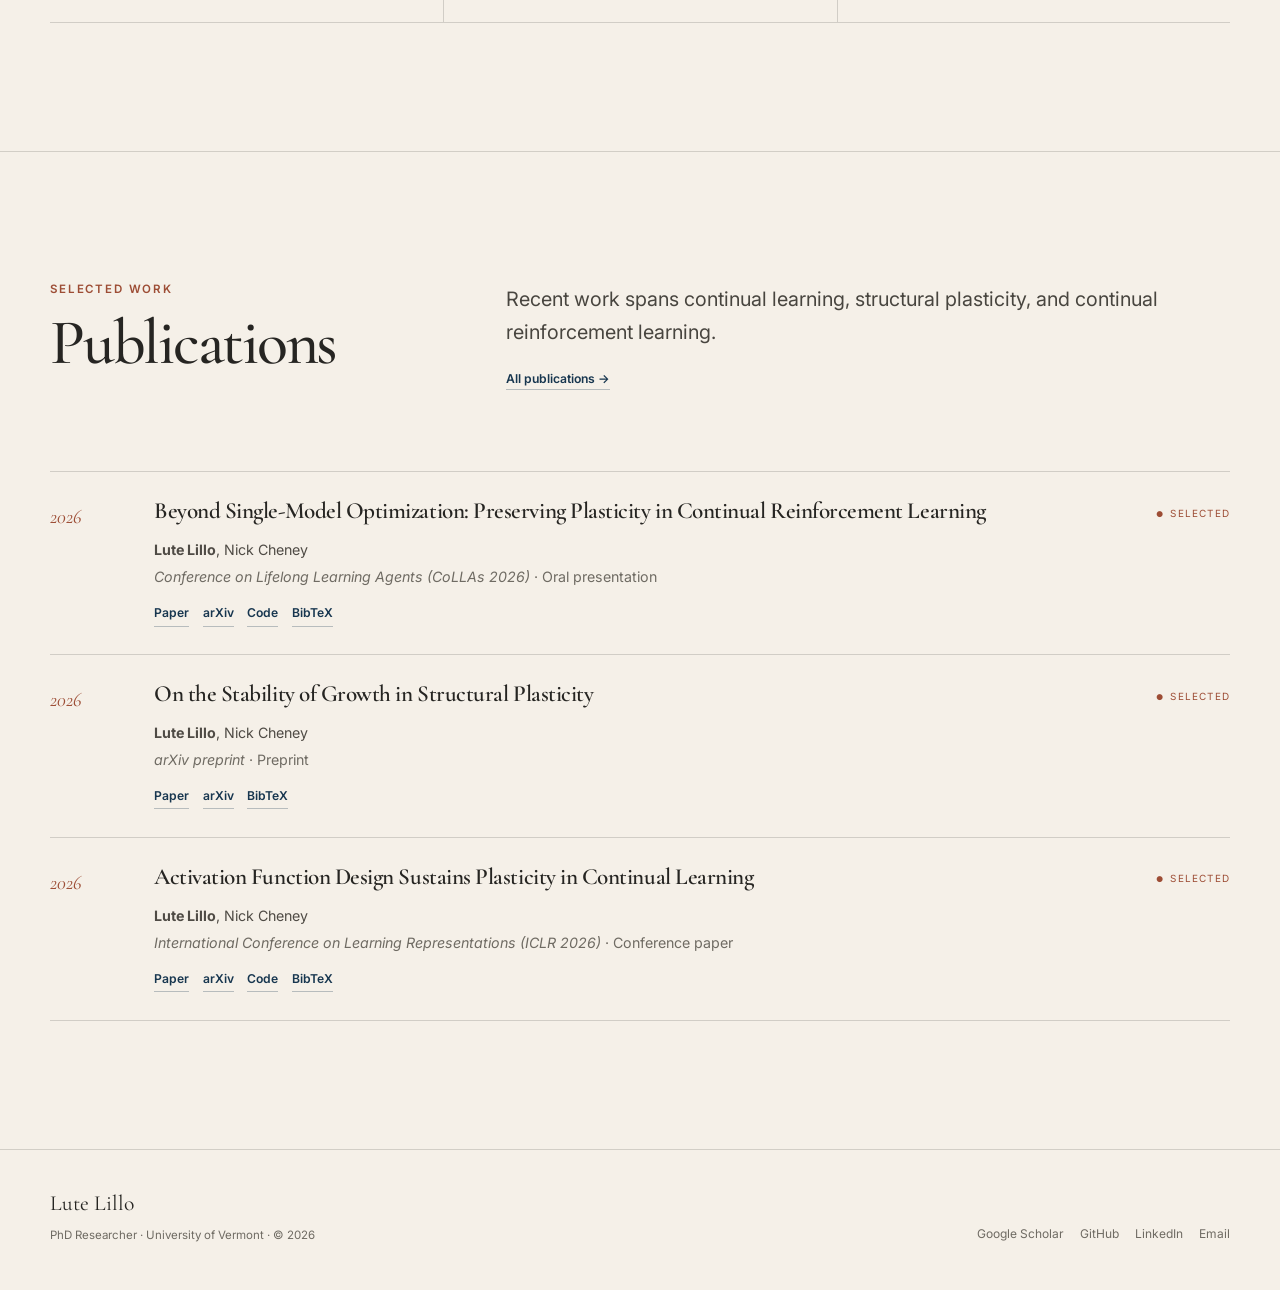
==== commit 217e6092: "All again" ====
--- a/index.html
+++ b/index.html
@@ -41,9 +41,8 @@
           <a class="button button--quiet" href="assets/files/lute-lillo-cv.pdf" target="_blank" rel="noreferrer">CV <span>↗</span></a>
         </div>
       </div>
-      <div class="hero-art reveal">
-        <img src="assets/img/mediterranean-mark.svg" alt="Abstract Mediterranean horizon with arch, sun, mountain, and sea">
-        <div class="hero-art-note"><span>Continual learning · Reinforcement learning</span></div>
+      <div class="hero-art hero-portrait reveal">
+        <img src="assets/img/lute.jpg" alt="Lute Lillo">
       </div>
     </div>
   </section>
--- a/assets/css/style.css
+++ b/assets/css/style.css
@@ -169,18 +169,8 @@
 .button:hover { transform: translateY(-2px); background: var(--aegean); color: var(--white); border-color: var(--aegean); }
 .button--quiet { border-color: var(--line); }
 .hero-art { position: relative; }
-.hero-art img { width: 100%; border-radius: 28px; box-shadow: var(--shadow); }
-.hero-art::before {
-  content: "";
-  position: absolute;
-  width: 56px;
-  height: 56px;
-  border: 1px solid var(--terracotta);
-  border-radius: 50%;
-  right: -22px;
-  top: -22px;
-  z-index: -1;
-}
+.hero-art img {width: 100%; display: block;}
+.hero-portrait img {aspect-ratio: 4 / 5; object-fit: cover; object-position: center;}
 .hero-art-note { display: flex; justify-content: space-between; gap: 1rem; margin-top: .8rem; color: var(--muted); font-size: .72rem; letter-spacing: .04em; }
 @keyframes rule-in { from { transform: scaleX(0); opacity: .3; } to { transform: scaleX(1); opacity: 1; } }
 
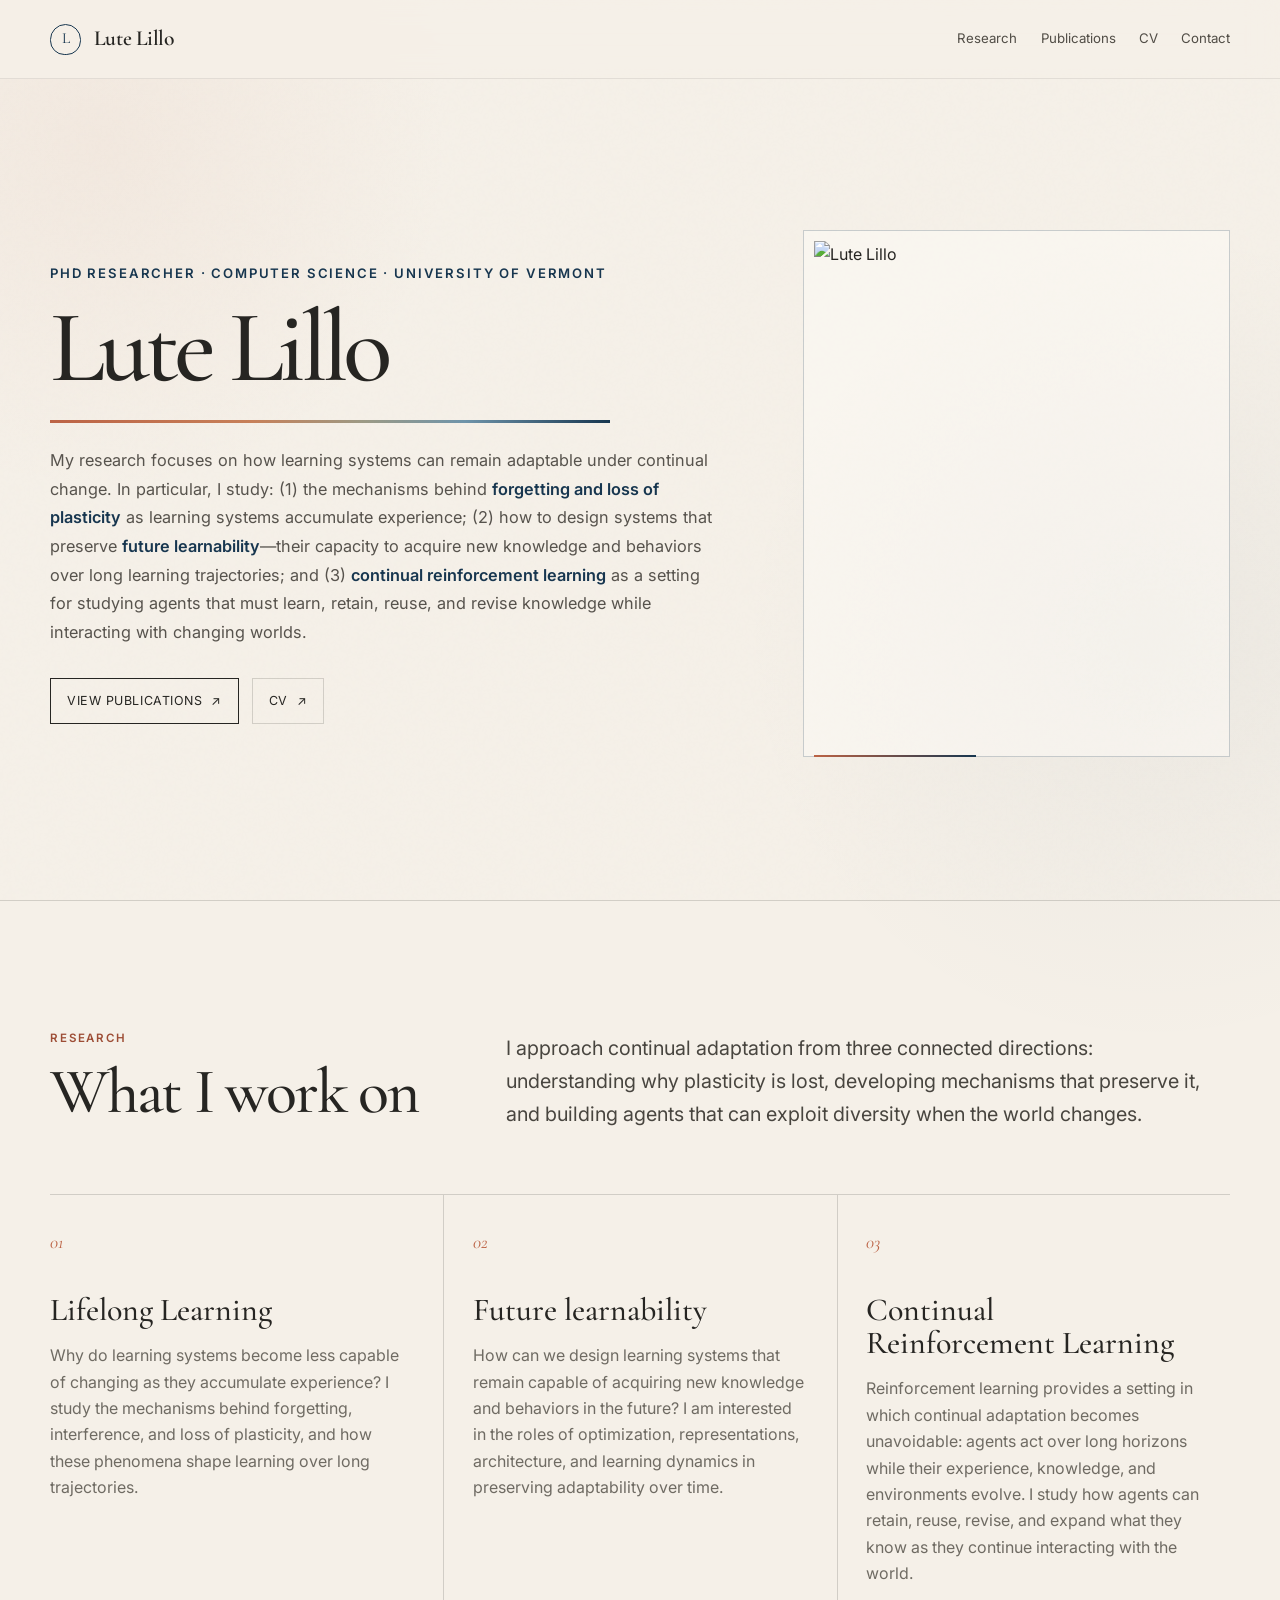
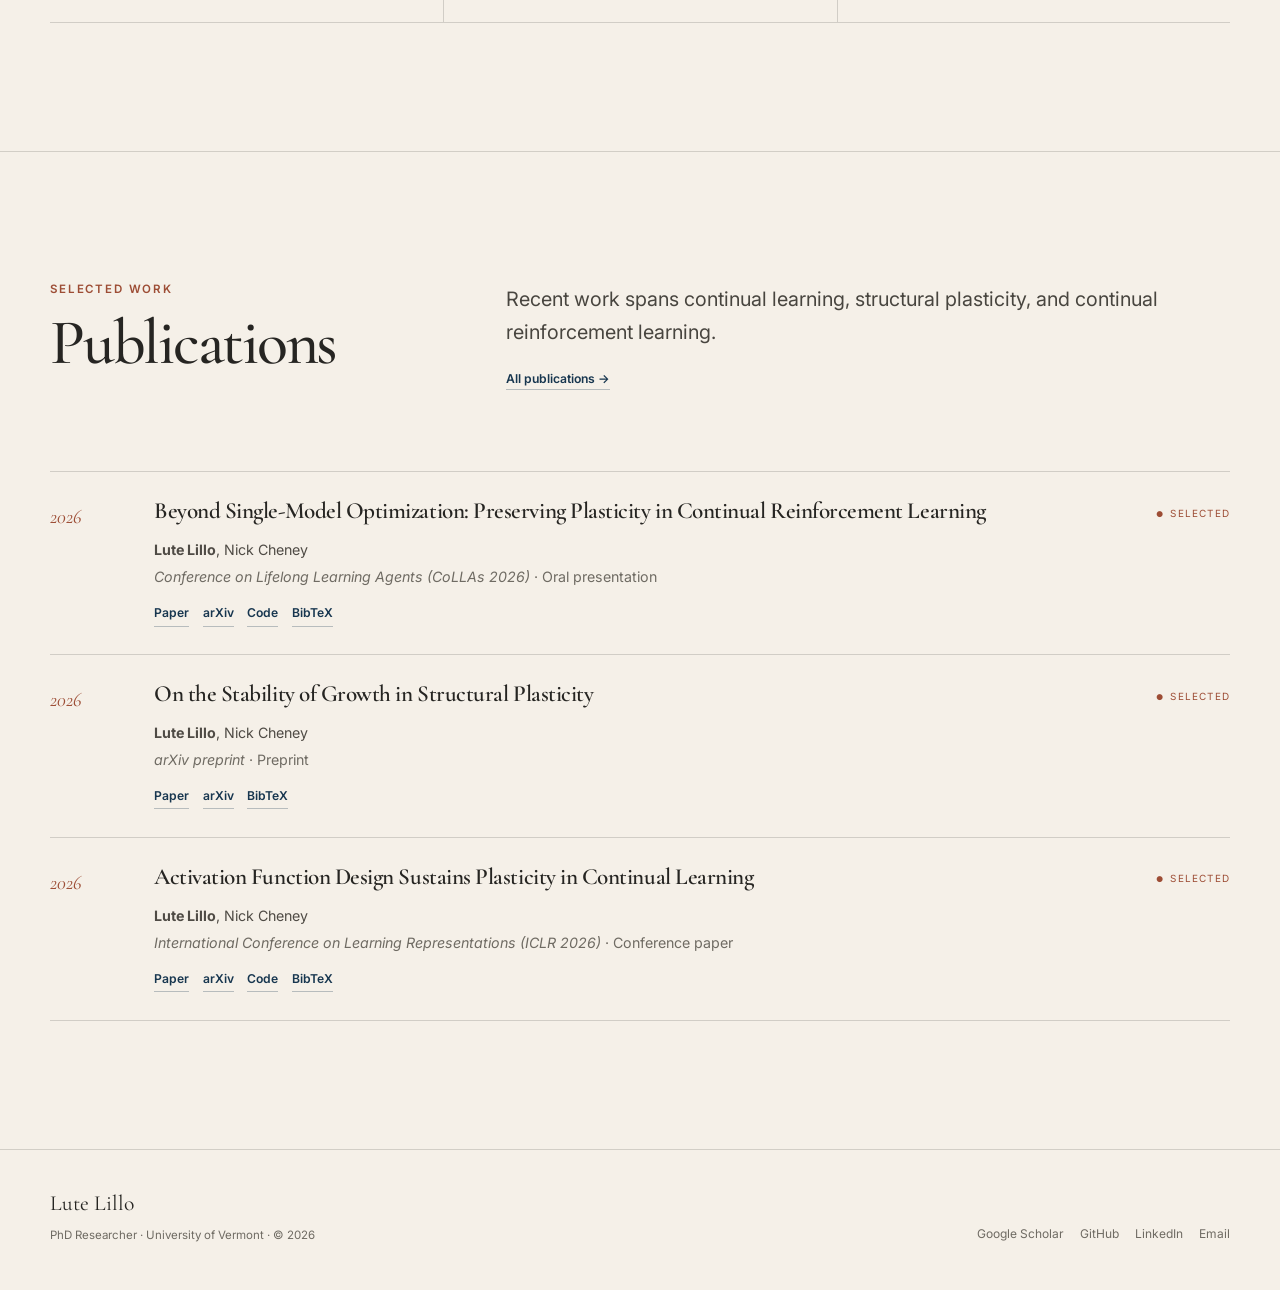
==== commit 5c22de6a: "All again" ====
--- a/index.html
+++ b/index.html
@@ -32,9 +32,9 @@
         <p class="hero-copy hero-research-summary">
           My research focuses on how learning systems can remain adaptable under continual change. 
           In particular, I study: 
-          (1) the mechanisms behind forgetting and loss of plasticity as learning systems accumulate experience; 
-          (2) how to design systems that preserve future learnability—their capacity to acquire new knowledge and behaviors over long learning trajectories; and 
-          (3) continual reinforcement learning as a setting for studying agents that must learn, retain, reuse, and revise knowledge while interacting with changing worlds.
+          (1) the mechanisms behind <strong>forgetting and loss of plasticity</strong> as learning systems accumulate experience; 
+          (2) how to design systems that preserve <strong>future learnability</strong>—their capacity to acquire new knowledge and behaviors over long learning trajectories; and 
+          (3) <strong>continual reinforcement learning</strong> as a setting for studying agents that must learn, retain, reuse, and revise knowledge while interacting with changing worlds.
         </p>
         <div class="hero-actions">
           <a class="button" href="publications.html">View publications <span>↗</span></a>
--- a/assets/css/style.css
+++ b/assets/css/style.css
@@ -170,7 +170,37 @@
 .button--quiet { border-color: var(--line); }
 .hero-art { position: relative; }
 .hero-art img {width: 100%; display: block;}
-.hero-portrait img {aspect-ratio: 4 / 5; object-fit: cover; object-position: center;}
+.hero-portrait {
+  padding: 10px;
+  border: 1px solid rgba(23, 54, 79, 0.22);
+  background: rgba(255, 253, 248, 0.45);
+}
+
+.hero-portrait img {
+  width: 100%;
+  display: block;
+  aspect-ratio: 4 / 5;
+  object-fit: cover;
+  object-position: center;
+}
+.hero-portrait {
+  position: relative;
+}
+
+.hero-portrait::after {
+  content: "";
+  position: absolute;
+  left: 10px;
+  bottom: -1px;
+  width: 38%;
+  height: 2px;
+  background: linear-gradient(
+    90deg,
+    var(--terracotta),
+    var(--aegean)
+  );
+}
+
 .hero-art-note { display: flex; justify-content: space-between; gap: 1rem; margin-top: .8rem; color: var(--muted); font-size: .72rem; letter-spacing: .04em; }
 @keyframes rule-in { from { transform: scaleX(0); opacity: .3; } to { transform: scaleX(1); opacity: 1; } }
 
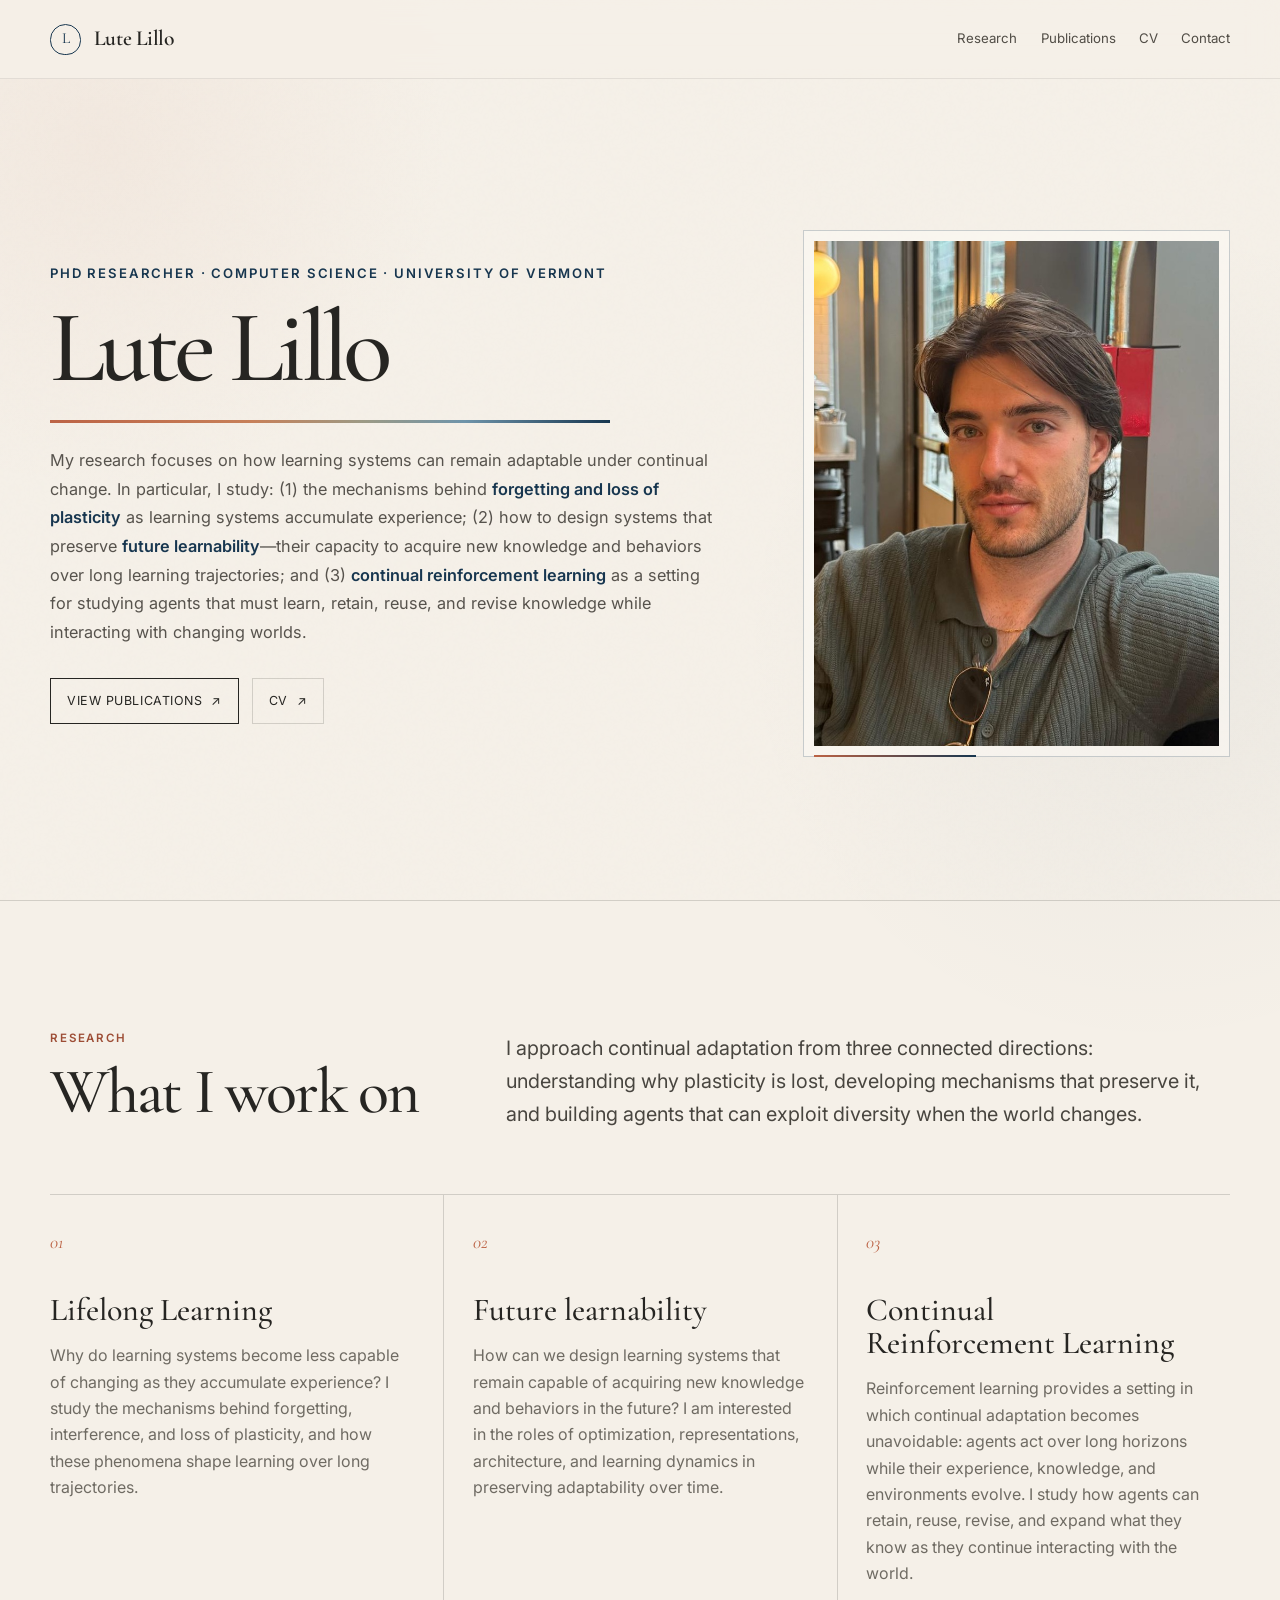
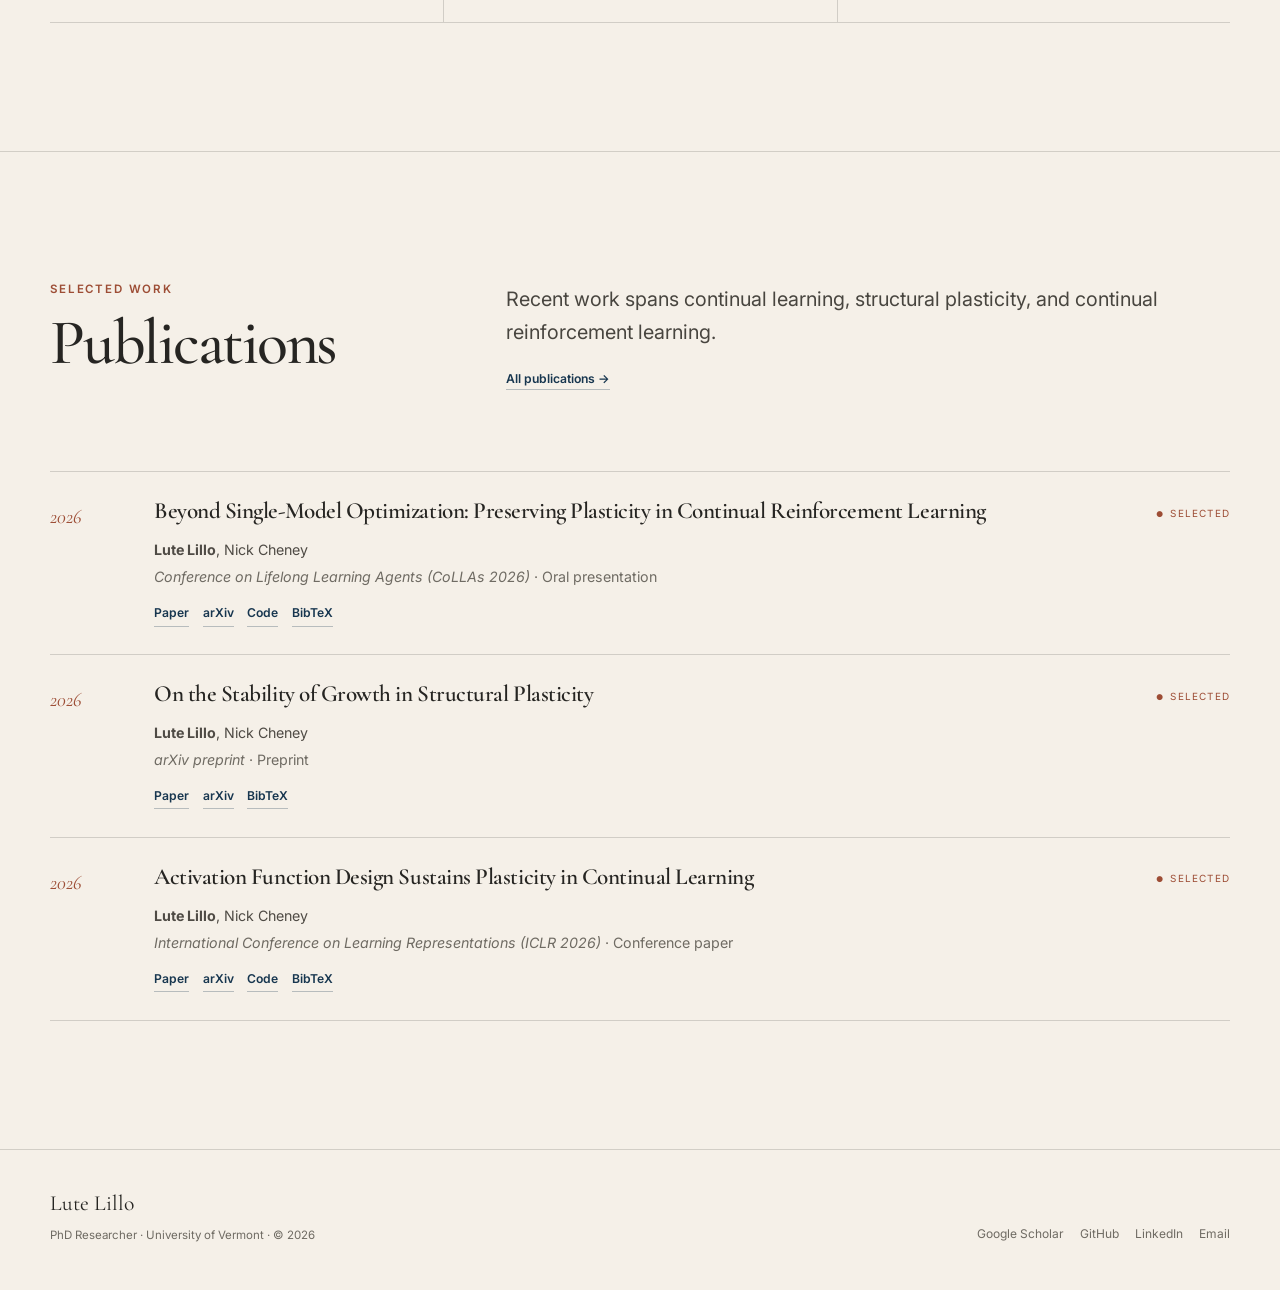
==== commit ad12c09d: "All again" ====
--- a/index.html
+++ b/index.html
@@ -42,7 +42,7 @@
         </div>
       </div>
       <div class="hero-art hero-portrait reveal">
-        <img src="assets/img/lute.jpg" alt="Lute Lillo">
+        <img src="assets/img/lute_profile_pic.jpeg" alt="Lute Lillo">
       </div>
     </div>
   </section>
